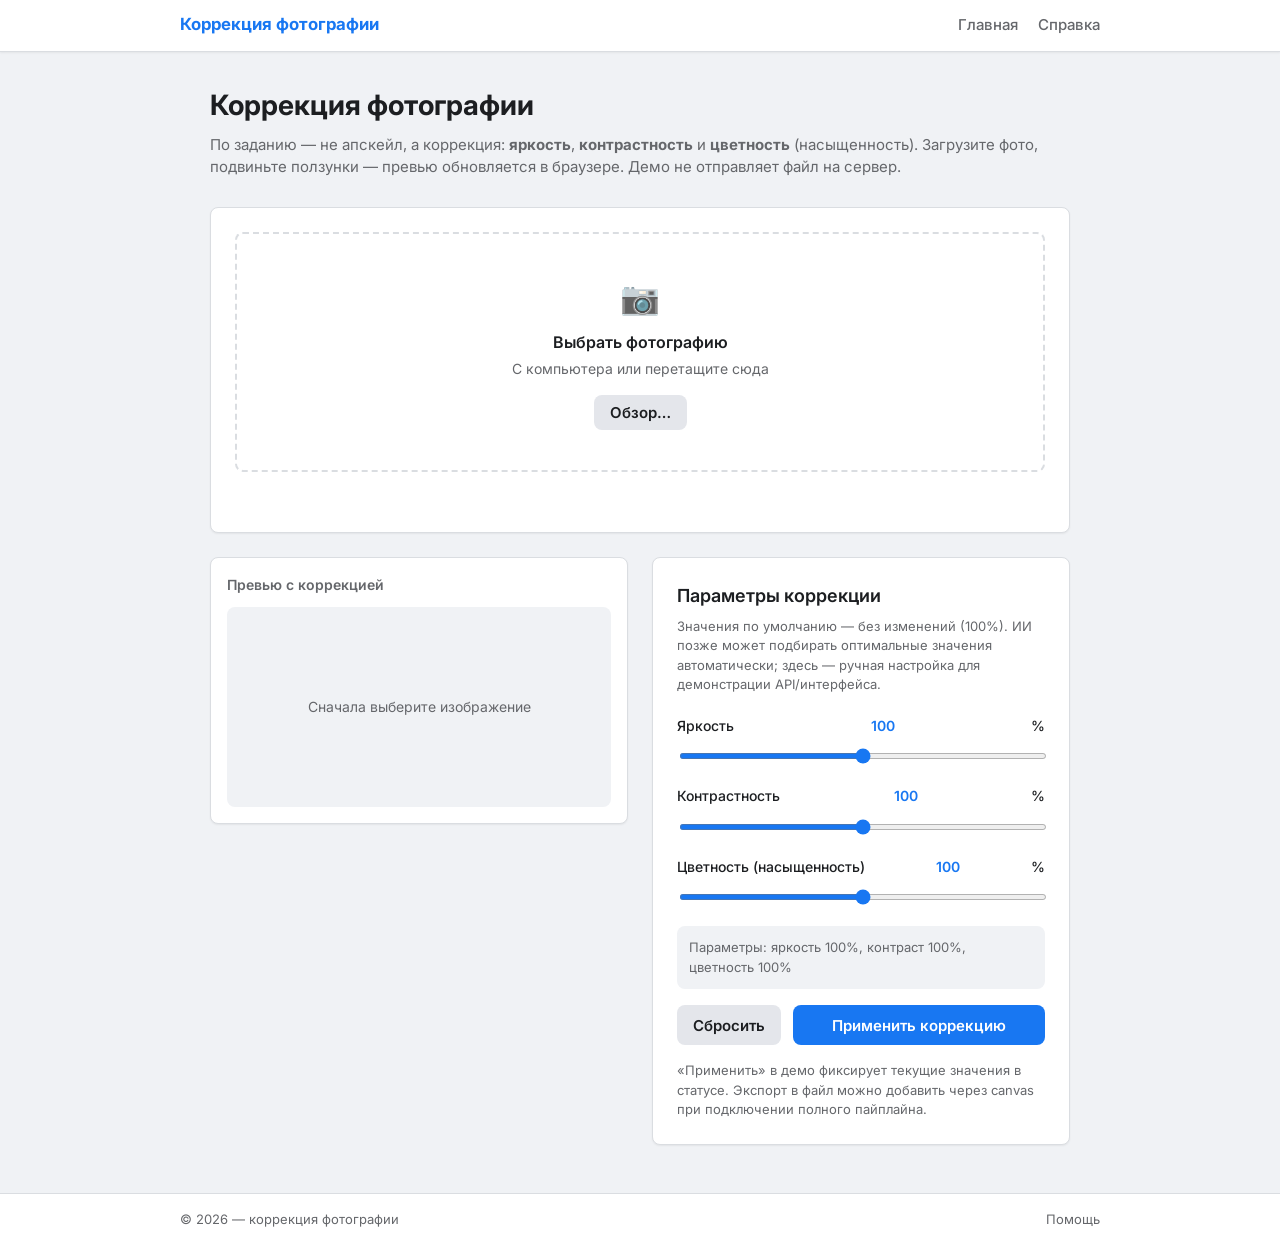
==== index.html @ da5aea12 "feat: коррекция фото (яркость, контраст, цветность) вместо upscale Made-with: Cursor" ====
<!DOCTYPE html>
<html lang="ru">
<head>
  <meta charset="UTF-8" />
  <meta name="viewport" content="width=device-width, initial-scale=1.0" />
  <meta name="description" content="Коррекция фотографии: яркость, контрастность, цветность. Загрузите снимок и настройте параметры." />
  <title>Коррекция фотографии</title>
  <link rel="preconnect" href="https://fonts.googleapis.com" />
  <link rel="preconnect" href="https://fonts.gstatic.com" crossorigin />
  <link href="https://fonts.googleapis.com/css2?family=Inter:wght@400;500;600;700&display=swap" rel="stylesheet" />
  <link rel="stylesheet" href="styles.css" />
</head>
<body>
  <header class="topbar">
    <div class="wrap topbar-inner">
      <a class="brand" href="index.html">Коррекция фотографии</a>
      <nav class="topnav">
        <a href="index.html">Главная</a>
        <a href="help.html">Справка</a>
      </nav>
    </div>
  </header>

  <main class="main">
    <div class="wrap wrap-wide">
      <h1 class="page-heading">Коррекция фотографии</h1>
      <p class="page-sub">По заданию — не апскейл, а коррекция: <strong>яркость</strong>, <strong>контрастность</strong> и <strong>цветность</strong> (насыщенность). Загрузите фото, подвиньте ползунки — превью обновляется в браузере. Демо не отправляет файл на сервер.</p>

      <div class="upload-card">
        <div class="dropzone" id="dropzone">
          <input type="file" id="file-input" accept="image/jpeg,image/png,image/webp" hidden />
          <div class="dropzone-icon" aria-hidden="true">📷</div>
          <p class="dropzone-title">Выбрать фотографию</p>
          <p class="dropzone-hint">С компьютера или перетащите сюда</p>
          <button type="button" class="btn btn-secondary" id="btn-browse">Обзор…</button>
        </div>
        <p class="file-name" id="file-name"></p>
      </div>

      <div class="layout-correction">
        <div class="preview-box">
          <p class="preview-label">Превью с коррекцией</p>
          <div class="preview-frame">
            <img id="preview-img" alt="" />
            <p class="preview-placeholder" id="preview-placeholder">Сначала выберите изображение</p>
          </div>
        </div>

        <section class="params">
          <h2 class="params-title">Параметры коррекции</h2>
          <p class="params-note">Значения по умолчанию — без изменений (100%). ИИ позже может подбирать оптимальные значения автоматически; здесь — ручная настройка для демонстрации API/интерфейса.</p>

          <div class="slider-row">
            <label for="brightness">Яркость <span class="slider-value" id="brightness-val">100</span>%</label>
            <input type="range" id="brightness" min="50" max="150" value="100" />
          </div>
          <div class="slider-row">
            <label for="contrast">Контрастность <span class="slider-value" id="contrast-val">100</span>%</label>
            <input type="range" id="contrast" min="50" max="150" value="100" />
          </div>
          <div class="slider-row">
            <label for="saturate">Цветность (насыщенность) <span class="slider-value" id="saturate-val">100</span>%</label>
            <input type="range" id="saturate" min="0" max="200" value="100" />
          </div>

          <div class="status-line" id="status-line">Параметры: яркость 100%, контраст 100%, цветность 100%</div>
          <div class="btn-row">
            <button type="button" class="btn btn-secondary" id="btn-reset">Сбросить</button>
            <button type="button" class="btn btn-primary" id="btn-apply">Применить коррекцию</button>
          </div>
          <p class="params-note params-note-small">«Применить» в демо фиксирует текущие значения в статусе. Экспорт в файл можно добавить через canvas при подключении полного пайплайна.</p>
        </section>
      </div>
    </div>
  </main>

  <footer class="site-footer">
    <div class="wrap footer-inner">
      <span>© <span id="year"></span> — коррекция фотографии</span>
      <a href="help.html">Помощь</a>
    </div>
  </footer>

  <script>
    (function () {
      var dropzone = document.getElementById('dropzone');
      var input = document.getElementById('file-input');
      var btnBrowse = document.getElementById('btn-browse');
      var fileName = document.getElementById('file-name');
      var previewImg = document.getElementById('preview-img');
      var previewPlaceholder = document.getElementById('preview-placeholder');
      var brightness = document.getElementById('brightness');
      var contrast = document.getElementById('contrast');
      var saturate = document.getElementById('saturate');
      var brightnessVal = document.getElementById('brightness-val');
      var contrastVal = document.getElementById('contrast-val');
      var saturateVal = document.getElementById('saturate-val');
      var statusLine = document.getElementById('status-line');
      var objectUrl = null;

      document.getElementById('year').textContent = new Date().getFullYear();

      function updateFilter() {
        var b = brightness.value / 100;
        var c = contrast.value / 100;
        var s = saturate.value / 100;
        previewImg.style.filter = 'brightness(' + b + ') contrast(' + c + ') saturate(' + s + ')';
        brightnessVal.textContent = brightness.value;
        contrastVal.textContent = contrast.value;
        saturateVal.textContent = saturate.value;
        statusLine.textContent = 'Параметры: яркость ' + brightness.value + '%, контраст ' + contrast.value + '%, цветность ' + saturate.value + '%';
      }

      function setFile(file) {
        if (!file.type.match(/^image\//)) return;
        if (objectUrl) URL.revokeObjectURL(objectUrl);
        objectUrl = URL.createObjectURL(file);
        previewImg.src = objectUrl;
        previewImg.classList.add('preview-img-visible');
        previewPlaceholder.style.display = 'none';
        fileName.textContent = file.name;
        updateFilter();
      }

      btnBrowse.addEventListener('click', function () { input.click(); });
      dropzone.addEventListener('click', function (e) {
        if (e.target !== btnBrowse && !btnBrowse.contains(e.target)) input.click();
      });
      dropzone.addEventListener('dragover', function (e) { e.preventDefault(); dropzone.classList.add('dropzone-active'); });
      dropzone.addEventListener('dragleave', function () { dropzone.classList.remove('dropzone-active'); });
      dropzone.addEventListener('drop', function (e) {
        e.preventDefault();
        dropzone.classList.remove('dropzone-active');
        if (e.dataTransfer.files && e.dataTransfer.files[0]) setFile(e.dataTransfer.files[0]);
      });
      input.addEventListener('change', function () {
        if (input.files && input.files[0]) setFile(input.files[0]);
      });

      [brightness, contrast, saturate].forEach(function (el) {
        el.addEventListener('input', updateFilter);
      });

      document.getElementById('btn-reset').addEventListener('click', function () {
        brightness.value = 100;
        contrast.value = 100;
        saturate.value = 100;
        updateFilter();
      });

      document.getElementById('btn-apply').addEventListener('click', function () {
        if (!previewImg.src) {
          statusLine.textContent = 'Сначала выберите фотографию.';
          return;
        }
        statusLine.textContent = 'Коррекция зафиксирована: яркость ' + brightness.value + '%, контраст ' + contrast.value + '%, цветность ' + saturate.value + '%. (Демо — без сохранения на сервер.)';
      });
    })();
  </script>
</body>
</html>
---- styles.css ----
/* Светлая тема в духе сервисов вроде upscale-страниц: без копирования чужого бренда */
:root {
  --bg: #f0f2f5;
  --surface: #ffffff;
  --text: #1c1e21;
  --muted: #65676b;
  --border: #dadde1;
  --primary: #1877f2;
  --primary-hover: #166fe5;
  --radius: 8px;
  --shadow: 0 1px 2px rgba(0, 0, 0, 0.06);
}

* {
  box-sizing: border-box;
}

body {
  margin: 0;
  font-family: "Inter", -apple-system, BlinkMacSystemFont, "Segoe UI", sans-serif;
  background: var(--bg);
  color: var(--text);
  line-height: 1.5;
  min-height: 100vh;
  display: flex;
  flex-direction: column;
}

.wrap {
  width: 100%;
  max-width: 720px;
  margin: 0 auto;
  padding: 0 1.25rem;
}

.wrap-wide {
  max-width: 900px;
}

/* Header */
.topbar {
  background: var(--surface);
  border-bottom: 1px solid var(--border);
  box-shadow: var(--shadow);
}

.topbar-inner {
  display: flex;
  align-items: center;
  justify-content: space-between;
  padding: 0.875rem 1.25rem;
  max-width: 960px;
  margin: 0 auto;
}

.brand {
  font-weight: 700;
  font-size: 0.95rem;
  color: var(--primary);
  text-decoration: none;
  max-width: 280px;
  line-height: 1.3;
}

@media (min-width: 640px) {
  .brand {
    font-size: 1.05rem;
    max-width: none;
  }
}

.topnav {
  display: flex;
  gap: 1.25rem;
}

.topnav a {
  color: var(--muted);
  text-decoration: none;
  font-size: 0.9375rem;
  font-weight: 500;
}

.topnav a:hover {
  color: var(--text);
}

/* Main */
.main {
  flex: 1;
  padding: 2rem 0 3rem;
}

.page-heading {
  margin: 0 0 0.5rem;
  font-size: 1.75rem;
  font-weight: 700;
}

.page-sub {
  margin: 0 0 1.75rem;
  color: var(--muted);
  font-size: 0.9375rem;
}

/* Upload card */
.upload-card {
  background: var(--surface);
  border: 1px solid var(--border);
  border-radius: var(--radius);
  padding: 1.5rem;
  margin-bottom: 1.5rem;
  box-shadow: var(--shadow);
}

.dropzone {
  border: 2px dashed var(--border);
  border-radius: var(--radius);
  padding: 2.5rem 1.5rem;
  text-align: center;
  cursor: pointer;
  transition: border-color 0.2s, background 0.2s;
}

.dropzone:hover,
.dropzone-active {
  border-color: var(--primary);
  background: rgba(24, 119, 242, 0.04);
}

.dropzone-icon {
  font-size: 2rem;
  margin-bottom: 0.5rem;
  opacity: 0.7;
}

.dropzone-title {
  margin: 0 0 0.25rem;
  font-weight: 600;
  font-size: 1rem;
}

.dropzone-hint {
  margin: 0 0 1rem;
  font-size: 0.875rem;
  color: var(--muted);
}

.file-name {
  margin: 1rem 0 0;
  font-size: 0.875rem;
  color: var(--muted);
  min-height: 1.25rem;
}

/* Buttons */
.btn {
  display: inline-block;
  padding: 0.5rem 1rem;
  border-radius: var(--radius);
  font-weight: 600;
  font-size: 0.9375rem;
  cursor: pointer;
  border: none;
  font-family: inherit;
}

.btn-secondary {
  background: #e4e6eb;
  color: var(--text);
}

.btn-secondary:hover {
  background: #d8dadf;
}

.btn-primary {
  background: var(--primary);
  color: #fff;
}

.btn-primary:hover {
  background: var(--primary-hover);
}

.btn-block {
  display: block;
  width: 100%;
  padding: 0.75rem 1rem;
  margin-top: 1rem;
}

/* Params */
.params {
  background: var(--surface);
  border: 1px solid var(--border);
  border-radius: var(--radius);
  padding: 1.5rem;
  box-shadow: var(--shadow);
}

.params-title {
  margin: 0 0 0.5rem;
  font-size: 1.125rem;
  font-weight: 600;
}

.params-note {
  margin: 0 0 1.25rem;
  font-size: 0.8125rem;
  color: var(--muted);
}

.multiplier-group {
  display: flex;
  gap: 0.5rem;
  margin-bottom: 1rem;
}

.chip {
  padding: 0.5rem 1.25rem;
  border: 1px solid var(--border);
  border-radius: var(--radius);
  background: var(--surface);
  font-weight: 600;
  cursor: pointer;
  font-family: inherit;
  color: var(--text);
}

.chip:hover {
  border-color: var(--muted);
}

.chip-active {
  border-color: var(--primary);
  background: rgba(24, 119, 242, 0.08);
  color: var(--primary);
}

.preview-dims {
  font-size: 0.875rem;
  color: var(--muted);
  padding: 0.75rem;
  background: var(--bg);
  border-radius: var(--radius);
}

/* Коррекция: превью + ползунки */
.layout-correction {
  display: grid;
  gap: 1.5rem;
  margin-top: 0.5rem;
}

@media (min-width: 768px) {
  .layout-correction {
    grid-template-columns: 1fr 1fr;
    align-items: start;
  }
}

.preview-box {
  background: var(--surface);
  border: 1px solid var(--border);
  border-radius: var(--radius);
  padding: 1rem;
  box-shadow: var(--shadow);
}

.preview-label {
  margin: 0 0 0.75rem;
  font-size: 0.875rem;
  font-weight: 600;
  color: var(--muted);
}

.preview-frame {
  position: relative;
  background: var(--bg);
  border-radius: var(--radius);
  min-height: 200px;
  display: flex;
  align-items: center;
  justify-content: center;
  overflow: hidden;
}

.preview-frame img {
  max-width: 100%;
  max-height: 360px;
  width: auto;
  height: auto;
  display: none;
  vertical-align: middle;
}

.preview-frame img.preview-img-visible {
  display: block;
}

.preview-placeholder {
  margin: 0;
  padding: 2rem;
  font-size: 0.875rem;
  color: var(--muted);
  text-align: center;
}

.slider-row {
  margin-bottom: 1.25rem;
}

.slider-row label {
  display: flex;
  justify-content: space-between;
  align-items: center;
  font-size: 0.875rem;
  font-weight: 500;
  margin-bottom: 0.35rem;
}

.slider-value {
  color: var(--primary);
  font-weight: 600;
}

.slider-row input[type="range"] {
  width: 100%;
  height: 6px;
  accent-color: var(--primary);
}

.status-line {
  font-size: 0.8125rem;
  color: var(--muted);
  padding: 0.75rem;
  background: var(--bg);
  border-radius: var(--radius);
  margin-bottom: 1rem;
}

.btn-row {
  display: flex;
  gap: 0.75rem;
  flex-wrap: wrap;
}

.btn-row .btn-primary {
  flex: 1;
  min-width: 160px;
  padding: 0.65rem 1rem;
}

.params-note-small {
  margin-top: 1rem;
  margin-bottom: 0;
}

.help-block code {
  font-size: 0.8em;
  background: var(--bg);
  padding: 0.1rem 0.35rem;
  border-radius: 4px;
}

/* Footer */
.site-footer {
  border-top: 1px solid var(--border);
  background: var(--surface);
  padding: 1rem 0;
  margin-top: auto;
}

.footer-inner {
  display: flex;
  justify-content: space-between;
  align-items: center;
  font-size: 0.8125rem;
  color: var(--muted);
  max-width: 960px;
  margin: 0 auto;
  padding: 0 1.25rem;
}

.footer-inner a {
  color: var(--muted);
  text-decoration: none;
}

.footer-inner a:hover {
  color: var(--primary);
}

/* Help page */
.help-main {
  flex: 1;
  padding: 2rem 0 3rem;
}

.help-block {
  background: var(--surface);
  border: 1px solid var(--border);
  border-radius: var(--radius);
  padding: 1.25rem 1.5rem;
  margin-bottom: 1rem;
  box-shadow: var(--shadow);
}

.help-block h2 {
  margin: 0 0 0.5rem;
  font-size: 1rem;
  font-weight: 600;
}

.help-block p {
  margin: 0;
  font-size: 0.9375rem;
  color: var(--muted);
}

.back-link {
  display: inline-block;
  margin-top: 1.5rem;
  color: var(--primary);
  text-decoration: none;
  font-weight: 500;
  font-size: 0.9375rem;
}

.back-link:hover {
  text-decoration: underline;
}
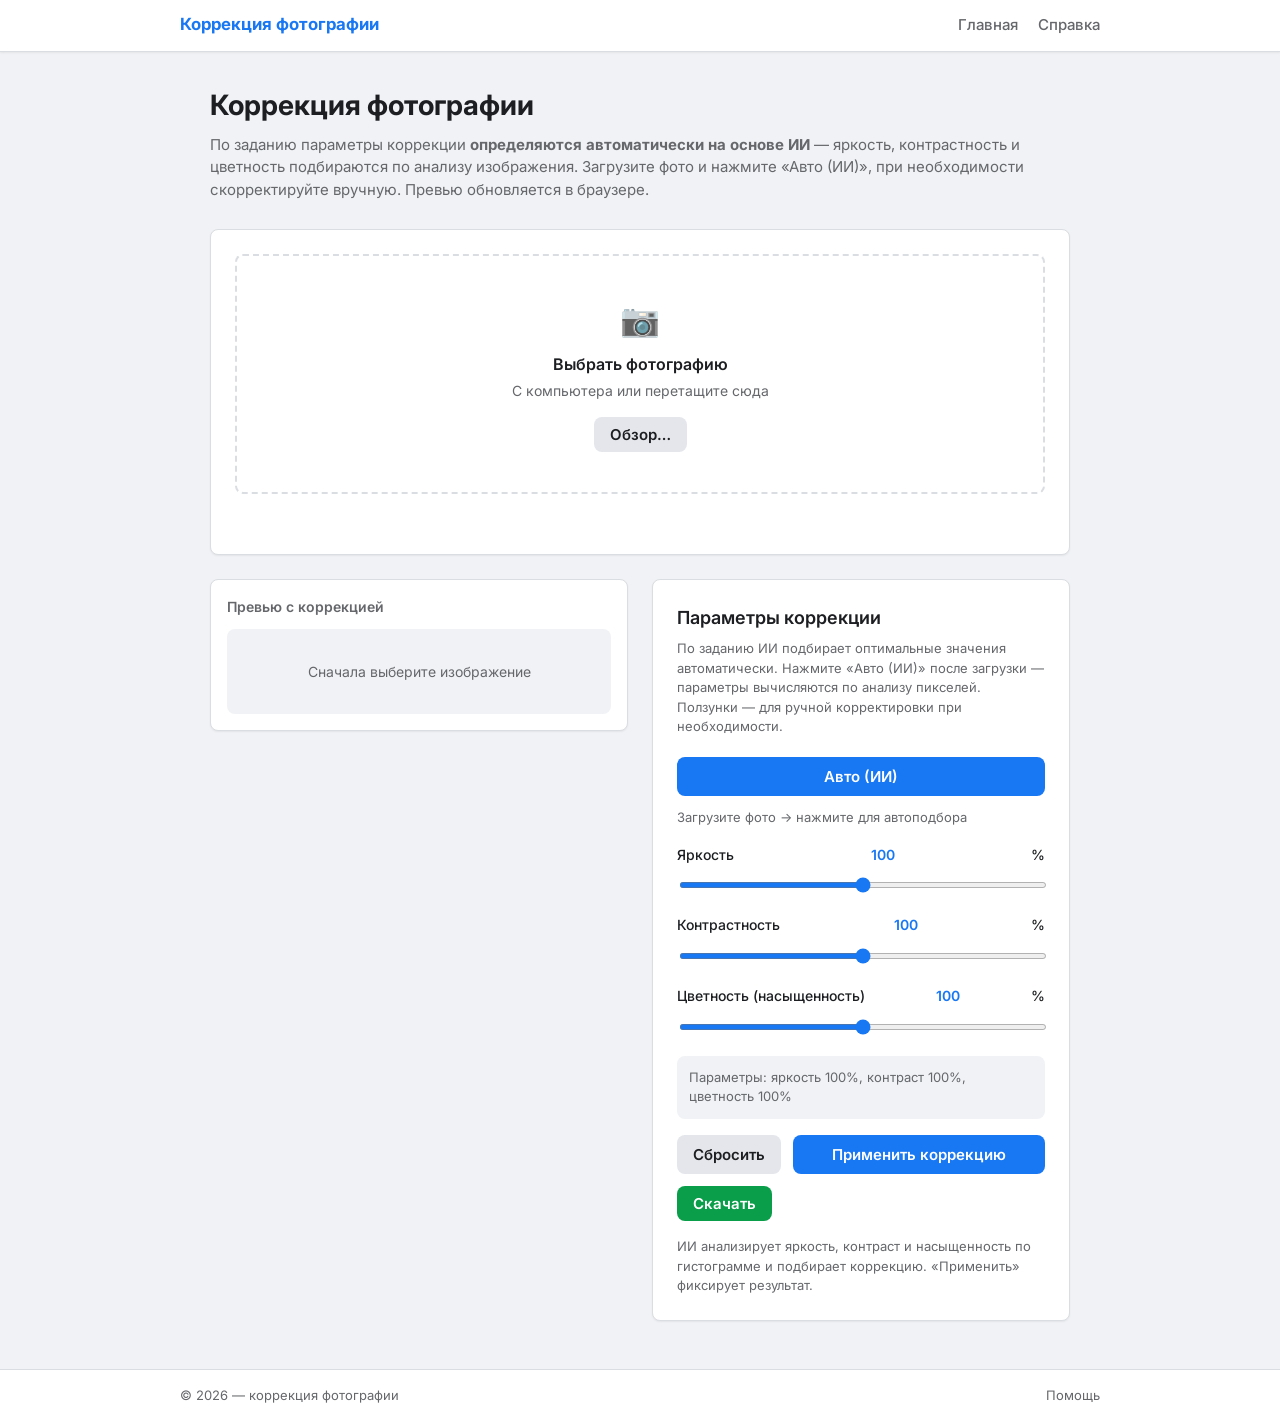
==== commit 3feb6ec0: "feat: кнопка Скачать — экспорт с коррекцией в PNG Made-with: Cursor" ====
--- a/index.html
+++ b/index.html
@@ -24,7 +24,7 @@
   <main class="main">
     <div class="wrap wrap-wide">
       <h1 class="page-heading">Коррекция фотографии</h1>
-      <p class="page-sub">По заданию — не апскейл, а коррекция: <strong>яркость</strong>, <strong>контрастность</strong> и <strong>цветность</strong> (насыщенность). Загрузите фото, подвиньте ползунки — превью обновляется в браузере. Демо не отправляет файл на сервер.</p>
+      <p class="page-sub">По заданию параметры коррекции <strong>определяются автоматически на основе ИИ</strong> — яркость, контрастность и цветность подбираются по анализу изображения. Загрузите фото и нажмите «Авто (ИИ)», при необходимости скорректируйте вручную. Превью обновляется в браузере.</p>
 
       <div class="upload-card">
         <div class="dropzone" id="dropzone">
@@ -41,14 +41,21 @@
         <div class="preview-box">
           <p class="preview-label">Превью с коррекцией</p>
           <div class="preview-frame">
-            <img id="preview-img" alt="" />
+            <div class="preview-inner" id="preview-inner">
+              <img id="preview-img" alt="" />
+            </div>
             <p class="preview-placeholder" id="preview-placeholder">Сначала выберите изображение</p>
           </div>
         </div>
 
         <section class="params">
           <h2 class="params-title">Параметры коррекции</h2>
-          <p class="params-note">Значения по умолчанию — без изменений (100%). ИИ позже может подбирать оптимальные значения автоматически; здесь — ручная настройка для демонстрации API/интерфейса.</p>
+          <p class="params-note">По заданию ИИ подбирает оптимальные значения автоматически. Нажмите «Авто (ИИ)» после загрузки — параметры вычисляются по анализу пикселей. Ползунки — для ручной корректировки при необходимости.</p>
+
+          <div class="btn-row btn-row-top">
+            <button type="button" class="btn btn-primary" id="btn-auto">Авто (ИИ)</button>
+            <span class="auto-hint" id="auto-hint">Загрузите фото → нажмите для автоподбора</span>
+          </div>
 
           <div class="slider-row">
             <label for="brightness">Яркость <span class="slider-value" id="brightness-val">100</span>%</label>
@@ -67,8 +74,9 @@
           <div class="btn-row">
             <button type="button" class="btn btn-secondary" id="btn-reset">Сбросить</button>
             <button type="button" class="btn btn-primary" id="btn-apply">Применить коррекцию</button>
-          </div>
-          <p class="params-note params-note-small">«Применить» в демо фиксирует текущие значения в статусе. Экспорт в файл можно добавить через canvas при подключении полного пайплайна.</p>
+            <button type="button" class="btn btn-download" id="btn-download">Скачать</button>
+          </div>
+          <p class="params-note params-note-small">ИИ анализирует яркость, контраст и насыщенность по гистограмме и подбирает коррекцию. «Применить» фиксирует результат.</p>
         </section>
       </div>
     </div>
@@ -97,6 +105,7 @@
       var saturateVal = document.getElementById('saturate-val');
       var statusLine = document.getElementById('status-line');
       var objectUrl = null;
+      var currentFileName = 'foto';
 
       document.getElementById('year').textContent = new Date().getFullYear();
 
@@ -111,6 +120,8 @@
         statusLine.textContent = 'Параметры: яркость ' + brightness.value + '%, контраст ' + contrast.value + '%, цветность ' + saturate.value + '%';
       }
 
+      var lastAnalyzedFile = null;
+
       function setFile(file) {
         if (!file.type.match(/^image\//)) return;
         if (objectUrl) URL.revokeObjectURL(objectUrl);
@@ -118,7 +129,12 @@
         previewImg.src = objectUrl;
         previewImg.classList.add('preview-img-visible');
         previewPlaceholder.style.display = 'none';
+        var previewInner = document.getElementById('preview-inner');
+        if (previewInner) previewInner.classList.add('preview-inner-visible');
         fileName.textContent = file.name;
+        currentFileName = file.name.replace(/\.[^.]+$/, '') || 'foto';
+        lastAnalyzedFile = null;
+        document.getElementById('auto-hint').textContent = 'Нажмите «Авто (ИИ)» — параметры подберутся автоматически';
         updateFilter();
       }
 
@@ -145,15 +161,89 @@
         brightness.value = 100;
         contrast.value = 100;
         saturate.value = 100;
+        lastAnalyzedFile = null;
+        document.getElementById('auto-hint').textContent = 'Нажмите «Авто (ИИ)» для автоподбора';
         updateFilter();
       });
+
+      function runAutoCorrection() {
+        if (!previewImg.src || !previewImg.complete || previewImg.naturalWidth === 0) {
+          statusLine.textContent = 'Сначала загрузите фотографию.';
+          return;
+        }
+        var canvas = document.createElement('canvas');
+        var ctx = canvas.getContext('2d');
+        var w = previewImg.naturalWidth;
+        var h = previewImg.naturalHeight;
+        var sample = 120;
+        var scale = Math.min(1, sample / Math.max(w, h));
+        canvas.width = Math.max(1, Math.floor(w * scale));
+        canvas.height = Math.max(1, Math.floor(h * scale));
+        ctx.drawImage(previewImg, 0, 0, canvas.width, canvas.height);
+        var data = ctx.getImageData(0, 0, canvas.width, canvas.height);
+        var pixels = data.data;
+        var n = pixels.length / 4;
+        var sumLum = 0, sumSqLum = 0, sumSat = 0, count = 0;
+        for (var i = 0; i < pixels.length; i += 4) {
+          var r = pixels[i] / 255, g = pixels[i + 1] / 255, b = pixels[i + 2] / 255;
+          var maxC = Math.max(r, g, b), minC = Math.min(r, g, b);
+          var lum = 0.299 * r + 0.587 * g + 0.114 * b;
+          var sat = maxC === 0 ? 0 : (maxC - minC) / maxC;
+          sumLum += lum;
+          sumSqLum += lum * lum;
+          sumSat += sat;
+          count++;
+        }
+        var meanLum = sumLum / count;
+        var variance = (sumSqLum / count) - (meanLum * meanLum);
+        var stdLum = Math.sqrt(Math.max(0, variance));
+        var meanSat = sumSat / count;
+        var targetLum = 0.5;
+        var brightnessFactor = meanLum < 0.01 ? 100 : Math.round((targetLum / meanLum) * 100);
+        brightnessFactor = Math.max(50, Math.min(150, brightnessFactor));
+        var contrastFactor = stdLum < 0.15 ? 120 : stdLum > 0.35 ? 95 : 105;
+        var saturateFactor = meanSat < 0.2 ? 130 : meanSat > 0.6 ? 90 : 110;
+        saturateFactor = Math.max(80, Math.min(150, saturateFactor));
+        brightness.value = brightnessFactor;
+        contrast.value = contrastFactor;
+        saturate.value = saturateFactor;
+        lastAnalyzedFile = previewImg.src;
+        document.getElementById('auto-hint').textContent = 'Параметры подобраны ИИ по анализу изображения';
+        updateFilter();
+        statusLine.textContent = 'ИИ: яркость ' + brightnessFactor + '%, контраст ' + contrastFactor + '%, цветность ' + saturateFactor + '%';
+      }
+
+      document.getElementById('btn-auto').addEventListener('click', runAutoCorrection);
 
       document.getElementById('btn-apply').addEventListener('click', function () {
         if (!previewImg.src) {
           statusLine.textContent = 'Сначала выберите фотографию.';
           return;
         }
-        statusLine.textContent = 'Коррекция зафиксирована: яркость ' + brightness.value + '%, контраст ' + contrast.value + '%, цветность ' + saturate.value + '%. (Демо — без сохранения на сервер.)';
+        statusLine.textContent = 'Коррекция зафиксирована: яркость ' + brightness.value + '%, контраст ' + contrast.value + '%, цветность ' + saturate.value + '%';
+      });
+
+      document.getElementById('btn-download').addEventListener('click', function () {
+        if (!previewImg.src || !previewImg.complete || previewImg.naturalWidth === 0) {
+          statusLine.textContent = 'Сначала загрузите фотографию.';
+          return;
+        }
+        var b = brightness.value / 100, c = contrast.value / 100, s = saturate.value / 100;
+        var canvas = document.createElement('canvas');
+        canvas.width = previewImg.naturalWidth;
+        canvas.height = previewImg.naturalHeight;
+        var ctx = canvas.getContext('2d');
+        ctx.filter = 'brightness(' + b + ') contrast(' + c + ') saturate(' + s + ')';
+        ctx.drawImage(previewImg, 0, 0);
+        canvas.toBlob(function (blob) {
+          var url = URL.createObjectURL(blob);
+          var a = document.createElement('a');
+          a.href = url;
+          a.download = 'korrektirovka-' + currentFileName + '.png';
+          a.click();
+          URL.revokeObjectURL(url);
+          statusLine.textContent = 'Скачано. Файл: korrektirovka-*.png';
+        }, 'image/png');
       });
     })();
   </script>
--- a/styles.css
+++ b/styles.css
@@ -183,6 +183,15 @@
   background: var(--primary-hover);
 }
 
+.btn-download {
+  background: #0a9d4a;
+  color: #fff;
+}
+
+.btn-download:hover {
+  background: #099044;
+}
+
 .btn-block {
   display: block;
   width: 100%;
@@ -266,6 +275,8 @@
   border-radius: var(--radius);
   padding: 1rem;
   box-shadow: var(--shadow);
+  overflow: hidden;
+  max-width: 100%;
 }
 
 .preview-label {
@@ -275,28 +286,57 @@
   color: var(--muted);
 }
 
+/* Рамка превью: без flex у img — иначе браузер тянет натуральный размер */
 .preview-frame {
   position: relative;
   background: var(--bg);
   border-radius: var(--radius);
-  min-height: 200px;
-  display: flex;
-  align-items: center;
-  justify-content: center;
+  width: 100%;
+  max-width: 100%;
   overflow: hidden;
-}
-
+  text-align: center;
+}
+
+/* Внутренний контейнер жёстко ограничивает высоту — фото не может «вылезти» */
+.preview-inner {
+  display: none;
+  max-width: 100%;
+  max-height: 170px;
+  overflow: hidden;
+  line-height: 0;
+  margin: 0 auto;
+}
+
+.preview-inner.preview-inner-visible {
+  display: block;
+}
+
+/* Обычный размер превью: не больше 220px по высоте и не шире блока */
+.preview-inner img,
 .preview-frame img {
-  max-width: 100%;
-  max-height: 360px;
-  width: auto;
-  height: auto;
   display: none;
+  max-width: 100% !important;
+  max-height: 170px !important;
+  width: auto !important;
+  height: auto !important;
   vertical-align: middle;
-}
-
+  object-fit: contain;
+  box-sizing: border-box;
+}
+
+.preview-inner img.preview-img-visible,
 .preview-frame img.preview-img-visible {
-  display: block;
+  display: inline-block;
+}
+
+@media (min-width: 768px) {
+  .preview-inner {
+    max-height: 170px;
+  }
+  .preview-inner img,
+  .preview-frame img {
+    max-height: 170px !important;
+  }
 }
 
 .preview-placeholder {
@@ -344,6 +384,16 @@
   display: flex;
   gap: 0.75rem;
   flex-wrap: wrap;
+}
+
+.btn-row-top {
+  margin-bottom: 1rem;
+  align-items: center;
+}
+
+.auto-hint {
+  font-size: 0.8125rem;
+  color: var(--muted);
 }
 
 .btn-row .btn-primary {
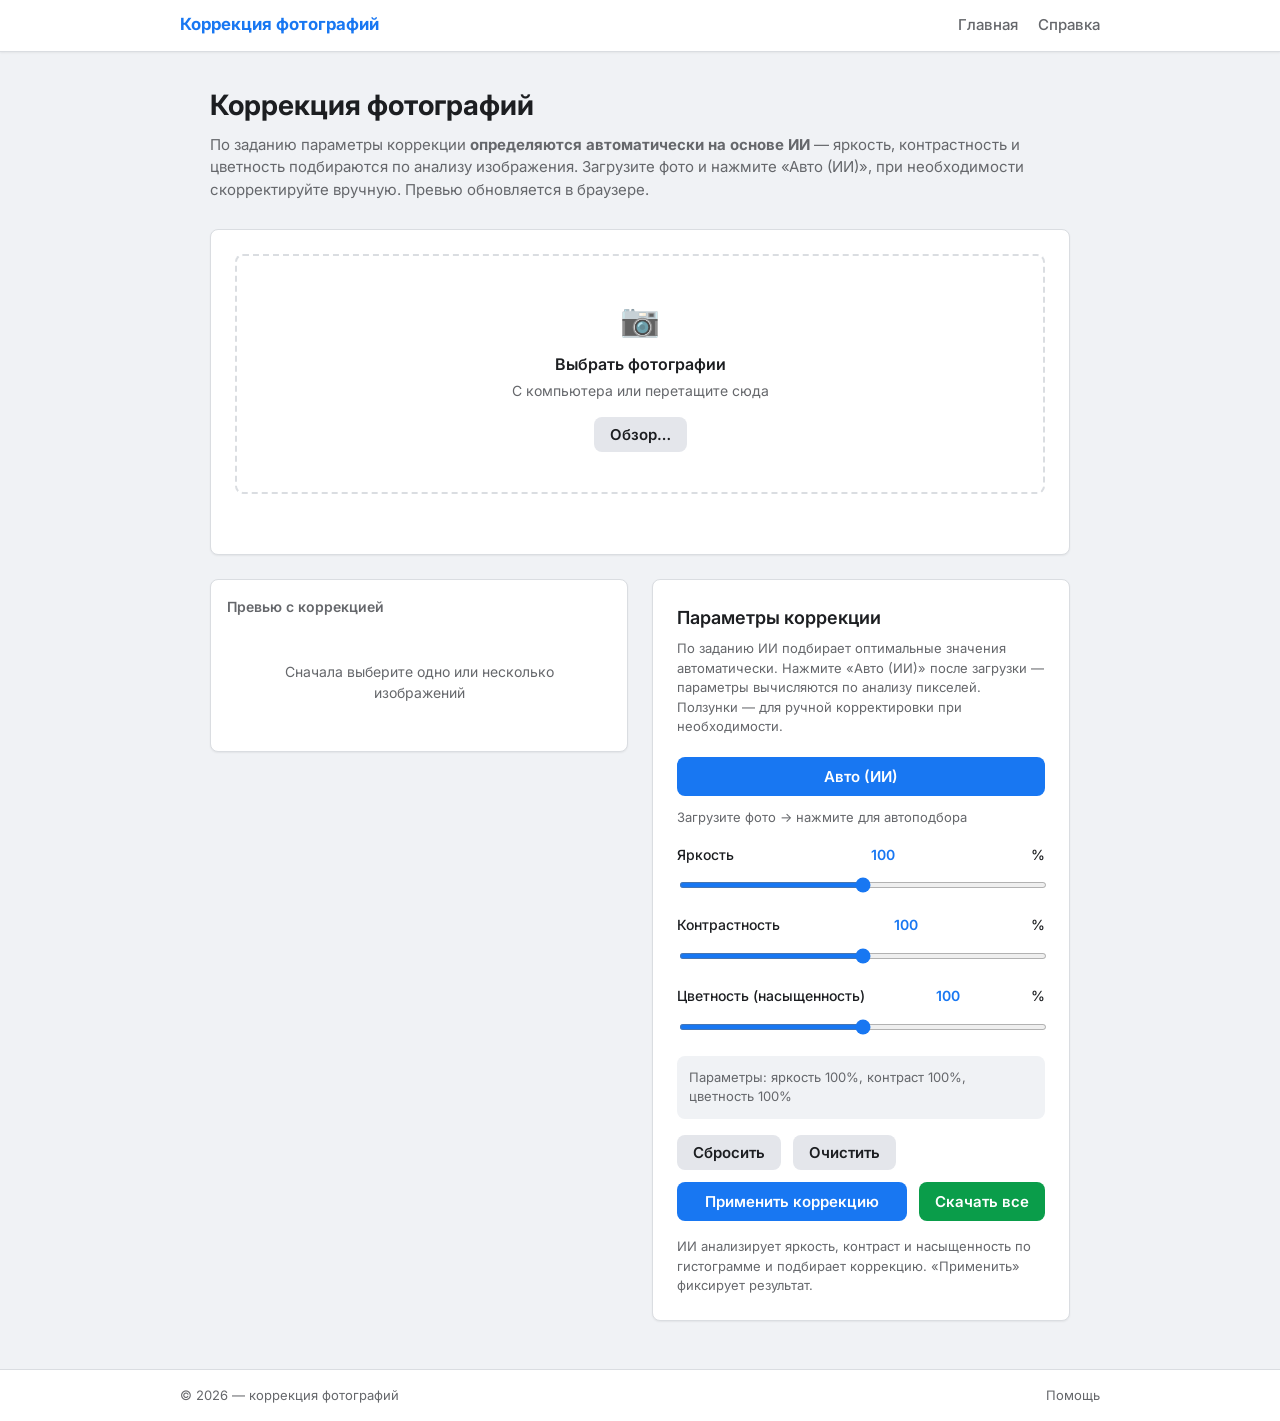
==== commit 6b8de527: "fix: убрать crossOrigin у blob Made-with: Cursor" ====
--- a/index.html
+++ b/index.html
@@ -3,8 +3,8 @@
 <head>
   <meta charset="UTF-8" />
   <meta name="viewport" content="width=device-width, initial-scale=1.0" />
-  <meta name="description" content="Коррекция фотографии: яркость, контрастность, цветность. Загрузите снимок и настройте параметры." />
-  <title>Коррекция фотографии</title>
+  <meta name="description" content="Коррекция фотографий: яркость, контрастность, цветность. Загрузите снимок и настройте параметры." />
+  <title>Коррекция фотографий</title>
   <link rel="preconnect" href="https://fonts.googleapis.com" />
   <link rel="preconnect" href="https://fonts.gstatic.com" crossorigin />
   <link href="https://fonts.googleapis.com/css2?family=Inter:wght@400;500;600;700&display=swap" rel="stylesheet" />
@@ -13,7 +13,7 @@
 <body>
   <header class="topbar">
     <div class="wrap topbar-inner">
-      <a class="brand" href="index.html">Коррекция фотографии</a>
+      <a class="brand" href="index.html">Коррекция фотографий</a>
       <nav class="topnav">
         <a href="index.html">Главная</a>
         <a href="help.html">Справка</a>
@@ -23,14 +23,14 @@
 
   <main class="main">
     <div class="wrap wrap-wide">
-      <h1 class="page-heading">Коррекция фотографии</h1>
+      <h1 class="page-heading">Коррекция фотографий</h1>
       <p class="page-sub">По заданию параметры коррекции <strong>определяются автоматически на основе ИИ</strong> — яркость, контрастность и цветность подбираются по анализу изображения. Загрузите фото и нажмите «Авто (ИИ)», при необходимости скорректируйте вручную. Превью обновляется в браузере.</p>
 
       <div class="upload-card">
         <div class="dropzone" id="dropzone">
-          <input type="file" id="file-input" accept="image/jpeg,image/png,image/webp" hidden />
+          <input type="file" id="file-input" accept="image/jpeg,image/png,image/webp" multiple hidden />
           <div class="dropzone-icon" aria-hidden="true">📷</div>
-          <p class="dropzone-title">Выбрать фотографию</p>
+          <p class="dropzone-title">Выбрать фотографии</p>
           <p class="dropzone-hint">С компьютера или перетащите сюда</p>
           <button type="button" class="btn btn-secondary" id="btn-browse">Обзор…</button>
         </div>
@@ -39,13 +39,9 @@
 
       <div class="layout-correction">
         <div class="preview-box">
-          <p class="preview-label">Превью с коррекцией</p>
-          <div class="preview-frame">
-            <div class="preview-inner" id="preview-inner">
-              <img id="preview-img" alt="" />
-            </div>
-            <p class="preview-placeholder" id="preview-placeholder">Сначала выберите изображение</p>
-          </div>
+          <p class="preview-label">Превью с коррекцией <span class="photo-count" id="photo-count"></span></p>
+          <div class="thumb-grid" id="thumb-grid"></div>
+          <p class="preview-placeholder" id="preview-placeholder">Сначала выберите одно или несколько изображений</p>
         </div>
 
         <section class="params">
@@ -73,8 +69,9 @@
           <div class="status-line" id="status-line">Параметры: яркость 100%, контраст 100%, цветность 100%</div>
           <div class="btn-row">
             <button type="button" class="btn btn-secondary" id="btn-reset">Сбросить</button>
+            <button type="button" class="btn btn-secondary" id="btn-clear">Очистить</button>
             <button type="button" class="btn btn-primary" id="btn-apply">Применить коррекцию</button>
-            <button type="button" class="btn btn-download" id="btn-download">Скачать</button>
+            <button type="button" class="btn btn-download" id="btn-download">Скачать все</button>
           </div>
           <p class="params-note params-note-small">ИИ анализирует яркость, контраст и насыщенность по гистограмме и подбирает коррекцию. «Применить» фиксирует результат.</p>
         </section>
@@ -84,7 +81,7 @@
 
   <footer class="site-footer">
     <div class="wrap footer-inner">
-      <span>© <span id="year"></span> — коррекция фотографии</span>
+      <span>© <span id="year"></span> — коррекция фотографий</span>
       <a href="help.html">Помощь</a>
     </div>
   </footer>
@@ -95,8 +92,9 @@
       var input = document.getElementById('file-input');
       var btnBrowse = document.getElementById('btn-browse');
       var fileName = document.getElementById('file-name');
-      var previewImg = document.getElementById('preview-img');
+      var thumbGrid = document.getElementById('thumb-grid');
       var previewPlaceholder = document.getElementById('preview-placeholder');
+      var photoCount = document.getElementById('photo-count');
       var brightness = document.getElementById('brightness');
       var contrast = document.getElementById('contrast');
       var saturate = document.getElementById('saturate');
@@ -104,38 +102,95 @@
       var contrastVal = document.getElementById('contrast-val');
       var saturateVal = document.getElementById('saturate-val');
       var statusLine = document.getElementById('status-line');
-      var objectUrl = null;
-      var currentFileName = 'foto';
+      var images = [];
 
       document.getElementById('year').textContent = new Date().getFullYear();
 
+      function getFilter() {
+        var b = brightness.value / 100, c = contrast.value / 100, s = saturate.value / 100;
+        return 'brightness(' + b + ') contrast(' + c + ') saturate(' + s + ')';
+      }
+
       function updateFilter() {
-        var b = brightness.value / 100;
-        var c = contrast.value / 100;
-        var s = saturate.value / 100;
-        previewImg.style.filter = 'brightness(' + b + ') contrast(' + c + ') saturate(' + s + ')';
+        var f = getFilter();
+        thumbGrid.querySelectorAll('.thumb-img').forEach(function (img) { img.style.filter = f; });
         brightnessVal.textContent = brightness.value;
         contrastVal.textContent = contrast.value;
         saturateVal.textContent = saturate.value;
         statusLine.textContent = 'Параметры: яркость ' + brightness.value + '%, контраст ' + contrast.value + '%, цветность ' + saturate.value + '%';
       }
 
-      var lastAnalyzedFile = null;
-
-      function setFile(file) {
-        if (!file.type.match(/^image\//)) return;
-        if (objectUrl) URL.revokeObjectURL(objectUrl);
-        objectUrl = URL.createObjectURL(file);
-        previewImg.src = objectUrl;
-        previewImg.classList.add('preview-img-visible');
-        previewPlaceholder.style.display = 'none';
-        var previewInner = document.getElementById('preview-inner');
-        if (previewInner) previewInner.classList.add('preview-inner-visible');
-        fileName.textContent = file.name;
-        currentFileName = file.name.replace(/\.[^.]+$/, '') || 'foto';
-        lastAnalyzedFile = null;
-        document.getElementById('auto-hint').textContent = 'Нажмите «Авто (ИИ)» — параметры подберутся автоматически';
-        updateFilter();
+      function renderThumbs() {
+        thumbGrid.innerHTML = '';
+        images.forEach(function (item, idx) {
+          var wrap = document.createElement('div');
+          wrap.className = 'thumb-wrap';
+          var img = document.createElement('img');
+          img.className = 'thumb-img';
+          img.src = item.url;
+          img.alt = item.name;
+          img.style.filter = getFilter();
+          var nameEl = document.createElement('span');
+          nameEl.className = 'thumb-name';
+          nameEl.textContent = item.name;
+          var btn = document.createElement('button');
+          btn.type = 'button';
+          btn.className = 'btn btn-download btn-thumb';
+          btn.textContent = '↓';
+          btn.title = 'Скачать';
+          btn.onclick = function () { downloadOne(idx); };
+          wrap.appendChild(img);
+          wrap.appendChild(nameEl);
+          wrap.appendChild(btn);
+          thumbGrid.appendChild(wrap);
+        });
+        previewPlaceholder.style.display = images.length ? 'none' : 'block';
+        photoCount.textContent = images.length ? '(' + images.length + ')' : '';
+        fileName.textContent = images.length ? images.map(function (i) { return i.name; }).join(', ') : '';
+      }
+
+      function setFiles(files) {
+        for (var i = 0; i < files.length; i++) {
+          var f = files[i];
+          if (!f.type || !f.type.match(/^image\//)) continue;
+          images.push({
+            file: f,
+            url: URL.createObjectURL(f),
+            name: f.name.replace(/\.[^.]+$/, '') || 'foto'
+          });
+        }
+        renderThumbs();
+        document.getElementById('auto-hint').textContent = images.length ? 'Нажмите «Авто (ИИ)» — параметры по первому фото' : 'Загрузите фото';
+      }
+
+      function clearAll() {
+        images.forEach(function (i) { URL.revokeObjectURL(i.url); });
+        images = [];
+        renderThumbs();
+      }
+
+      function downloadOne(idx) {
+        var item = images[idx];
+        var img = new Image();
+        img.onload = function () {
+          var b = brightness.value / 100, c = contrast.value / 100, s = saturate.value / 100;
+          var canvas = document.createElement('canvas');
+          canvas.width = img.naturalWidth;
+          canvas.height = img.naturalHeight;
+          var ctx = canvas.getContext('2d');
+          ctx.filter = 'brightness(' + b + ') contrast(' + c + ') saturate(' + s + ')';
+          ctx.drawImage(img, 0, 0);
+          canvas.toBlob(function (blob) {
+            var url = URL.createObjectURL(blob);
+            var a = document.createElement('a');
+            a.href = url;
+            a.download = 'korrektirovka-' + item.name + '.png';
+            a.click();
+            URL.revokeObjectURL(url);
+            statusLine.textContent = 'Скачано: ' + item.name;
+          }, 'image/png');
+        };
+        img.src = item.url;
       }
 
       btnBrowse.addEventListener('click', function () { input.click(); });
@@ -147,10 +202,11 @@
       dropzone.addEventListener('drop', function (e) {
         e.preventDefault();
         dropzone.classList.remove('dropzone-active');
-        if (e.dataTransfer.files && e.dataTransfer.files[0]) setFile(e.dataTransfer.files[0]);
+        if (e.dataTransfer.files && e.dataTransfer.files.length) setFiles(Array.from(e.dataTransfer.files));
       });
       input.addEventListener('change', function () {
-        if (input.files && input.files[0]) setFile(input.files[0]);
+        if (input.files && input.files.length) setFiles(Array.from(input.files));
+        input.value = '';
       });
 
       [brightness, contrast, saturate].forEach(function (el) {
@@ -161,89 +217,72 @@
         brightness.value = 100;
         contrast.value = 100;
         saturate.value = 100;
-        lastAnalyzedFile = null;
-        document.getElementById('auto-hint').textContent = 'Нажмите «Авто (ИИ)» для автоподбора';
+        document.getElementById('auto-hint').textContent = images.length ? 'Нажмите «Авто (ИИ)»' : 'Загрузите фото';
         updateFilter();
       });
 
+      document.getElementById('btn-clear').addEventListener('click', function () {
+        clearAll();
+        statusLine.textContent = 'Все фотографии удалены.';
+      });
+
       function runAutoCorrection() {
-        if (!previewImg.src || !previewImg.complete || previewImg.naturalWidth === 0) {
-          statusLine.textContent = 'Сначала загрузите фотографию.';
+        if (!images.length) {
+          statusLine.textContent = 'Сначала загрузите фотографии.';
           return;
         }
-        var canvas = document.createElement('canvas');
-        var ctx = canvas.getContext('2d');
-        var w = previewImg.naturalWidth;
-        var h = previewImg.naturalHeight;
-        var sample = 120;
-        var scale = Math.min(1, sample / Math.max(w, h));
-        canvas.width = Math.max(1, Math.floor(w * scale));
-        canvas.height = Math.max(1, Math.floor(h * scale));
-        ctx.drawImage(previewImg, 0, 0, canvas.width, canvas.height);
-        var data = ctx.getImageData(0, 0, canvas.width, canvas.height);
-        var pixels = data.data;
-        var n = pixels.length / 4;
-        var sumLum = 0, sumSqLum = 0, sumSat = 0, count = 0;
-        for (var i = 0; i < pixels.length; i += 4) {
-          var r = pixels[i] / 255, g = pixels[i + 1] / 255, b = pixels[i + 2] / 255;
-          var maxC = Math.max(r, g, b), minC = Math.min(r, g, b);
-          var lum = 0.299 * r + 0.587 * g + 0.114 * b;
-          var sat = maxC === 0 ? 0 : (maxC - minC) / maxC;
-          sumLum += lum;
-          sumSqLum += lum * lum;
-          sumSat += sat;
-          count++;
-        }
-        var meanLum = sumLum / count;
-        var variance = (sumSqLum / count) - (meanLum * meanLum);
-        var stdLum = Math.sqrt(Math.max(0, variance));
-        var meanSat = sumSat / count;
-        var targetLum = 0.5;
-        var brightnessFactor = meanLum < 0.01 ? 100 : Math.round((targetLum / meanLum) * 100);
-        brightnessFactor = Math.max(50, Math.min(150, brightnessFactor));
-        var contrastFactor = stdLum < 0.15 ? 120 : stdLum > 0.35 ? 95 : 105;
-        var saturateFactor = meanSat < 0.2 ? 130 : meanSat > 0.6 ? 90 : 110;
-        saturateFactor = Math.max(80, Math.min(150, saturateFactor));
-        brightness.value = brightnessFactor;
-        contrast.value = contrastFactor;
-        saturate.value = saturateFactor;
-        lastAnalyzedFile = previewImg.src;
-        document.getElementById('auto-hint').textContent = 'Параметры подобраны ИИ по анализу изображения';
-        updateFilter();
-        statusLine.textContent = 'ИИ: яркость ' + brightnessFactor + '%, контраст ' + contrastFactor + '%, цветность ' + saturateFactor + '%';
+        var img = new Image();
+        img.onload = function () {
+          var canvas = document.createElement('canvas');
+          var ctx = canvas.getContext('2d');
+          var w = img.naturalWidth, h = img.naturalHeight;
+          var sample = 120;
+          var scale = Math.min(1, sample / Math.max(w, h));
+          canvas.width = Math.max(1, Math.floor(w * scale));
+          canvas.height = Math.max(1, Math.floor(h * scale));
+          ctx.drawImage(img, 0, 0, canvas.width, canvas.height);
+          var data = ctx.getImageData(0, 0, canvas.width, canvas.height);
+          var pixels = data.data;
+          var sumLum = 0, sumSqLum = 0, sumSat = 0, count = 0;
+          for (var i = 0; i < pixels.length; i += 4) {
+            var r = pixels[i] / 255, g = pixels[i + 1] / 255, b = pixels[i + 2] / 255;
+            var maxC = Math.max(r, g, b), minC = Math.min(r, g, b);
+            var lum = 0.299 * r + 0.587 * g + 0.114 * b;
+            var sat = maxC === 0 ? 0 : (maxC - minC) / maxC;
+            sumLum += lum; sumSqLum += lum * lum; sumSat += sat; count++;
+          }
+          var meanLum = sumLum / count;
+          var variance = (sumSqLum / count) - (meanLum * meanLum);
+          var stdLum = Math.sqrt(Math.max(0, variance));
+          var meanSat = sumSat / count;
+          var brightnessFactor = meanLum < 0.01 ? 100 : Math.round((0.5 / meanLum) * 100);
+          brightnessFactor = Math.max(50, Math.min(150, brightnessFactor));
+          var contrastFactor = stdLum < 0.15 ? 120 : stdLum > 0.35 ? 95 : 105;
+          var saturateFactor = meanSat < 0.2 ? 130 : meanSat > 0.6 ? 90 : 110;
+          saturateFactor = Math.max(80, Math.min(150, saturateFactor));
+          brightness.value = brightnessFactor;
+          contrast.value = contrastFactor;
+          saturate.value = saturateFactor;
+          document.getElementById('auto-hint').textContent = 'Параметры по первому фото';
+          updateFilter();
+          statusLine.textContent = 'ИИ: яркость ' + brightnessFactor + '%, контраст ' + contrastFactor + '%, цветность ' + saturateFactor + '%';
+        };
+        img.src = images[0].url;
       }
 
       document.getElementById('btn-auto').addEventListener('click', runAutoCorrection);
 
       document.getElementById('btn-apply').addEventListener('click', function () {
-        if (!previewImg.src) {
-          statusLine.textContent = 'Сначала выберите фотографию.';
-          return;
-        }
-        statusLine.textContent = 'Коррекция зафиксирована: яркость ' + brightness.value + '%, контраст ' + contrast.value + '%, цветность ' + saturate.value + '%';
+        if (!images.length) { statusLine.textContent = 'Сначала выберите фотографии.'; return; }
+        statusLine.textContent = 'Коррекция: яркость ' + brightness.value + '%, контраст ' + contrast.value + '%, цветность ' + saturate.value + '%';
       });
 
       document.getElementById('btn-download').addEventListener('click', function () {
-        if (!previewImg.src || !previewImg.complete || previewImg.naturalWidth === 0) {
-          statusLine.textContent = 'Сначала загрузите фотографию.';
-          return;
-        }
-        var b = brightness.value / 100, c = contrast.value / 100, s = saturate.value / 100;
-        var canvas = document.createElement('canvas');
-        canvas.width = previewImg.naturalWidth;
-        canvas.height = previewImg.naturalHeight;
-        var ctx = canvas.getContext('2d');
-        ctx.filter = 'brightness(' + b + ') contrast(' + c + ') saturate(' + s + ')';
-        ctx.drawImage(previewImg, 0, 0);
-        canvas.toBlob(function (blob) {
-          var url = URL.createObjectURL(blob);
-          var a = document.createElement('a');
-          a.href = url;
-          a.download = 'korrektirovka-' + currentFileName + '.png';
-          a.click();
-          URL.revokeObjectURL(url);
-          statusLine.textContent = 'Скачано. Файл: korrektirovka-*.png';
-        }, 'image/png');
+        if (!images.length) { statusLine.textContent = 'Сначала загрузите фотографии.'; return; }
+        images.forEach(function (_, idx) {
+          setTimeout(function () { downloadOne(idx); }, idx * 200);
+        });
+        statusLine.textContent = 'Скачивание ' + images.length + ' файлов…';
       });
     })();
   </script>
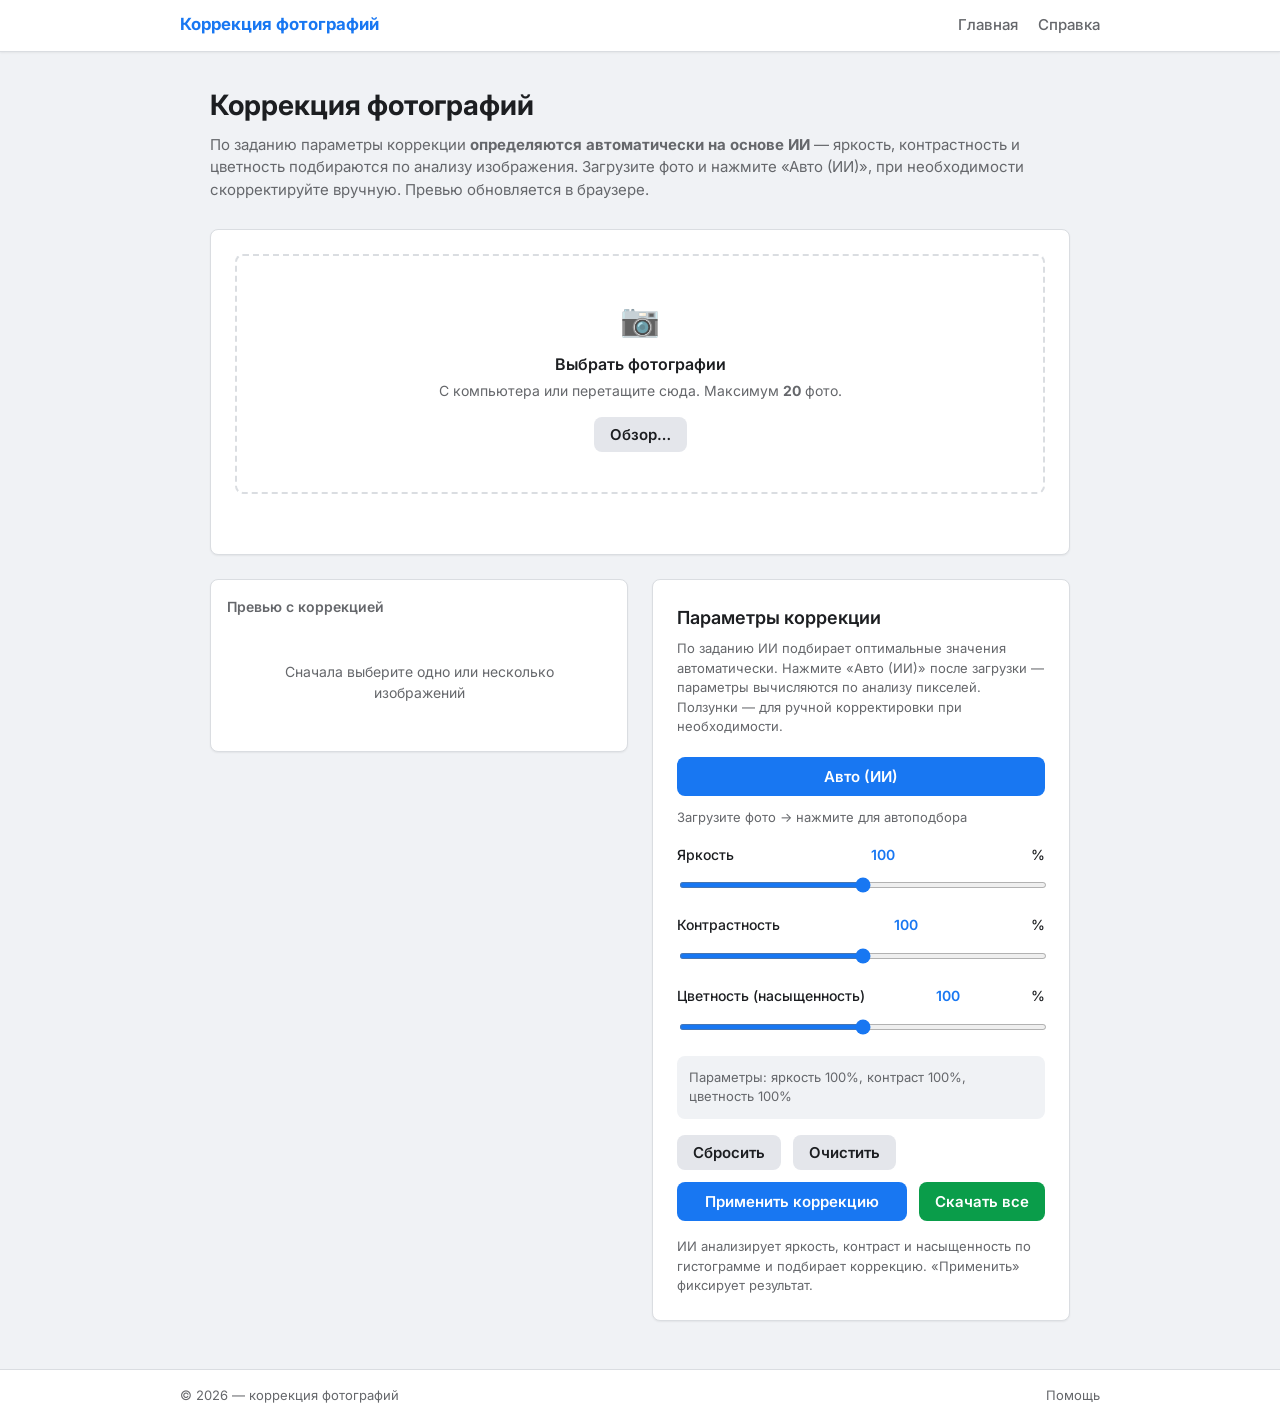
==== commit a5c6972f: "feat: лимит 20 фото, подсказка в UI и справке Made-with: Cursor" ====
--- a/index.html
+++ b/index.html
@@ -31,7 +31,7 @@
           <input type="file" id="file-input" accept="image/jpeg,image/png,image/webp" multiple hidden />
           <div class="dropzone-icon" aria-hidden="true">📷</div>
           <p class="dropzone-title">Выбрать фотографии</p>
-          <p class="dropzone-hint">С компьютера или перетащите сюда</p>
+          <p class="dropzone-hint">С компьютера или перетащите сюда. Максимум <strong>20</strong> фото.</p>
           <button type="button" class="btn btn-secondary" id="btn-browse">Обзор…</button>
         </div>
         <p class="file-name" id="file-name"></p>
@@ -149,8 +149,12 @@
         fileName.textContent = images.length ? images.map(function (i) { return i.name; }).join(', ') : '';
       }
 
+      var MAX_PHOTOS = 20;
+
       function setFiles(files) {
+        var before = images.length;
         for (var i = 0; i < files.length; i++) {
+          if (images.length >= MAX_PHOTOS) break;
           var f = files[i];
           if (!f.type || !f.type.match(/^image\//)) continue;
           images.push({
@@ -158,6 +162,9 @@
             url: URL.createObjectURL(f),
             name: f.name.replace(/\.[^.]+$/, '') || 'foto'
           });
+        }
+        if (images.length >= MAX_PHOTOS && files.length > 0) {
+          statusLine.textContent = 'Достигнут лимит: максимум ' + MAX_PHOTOS + ' фото.';
         }
         renderThumbs();
         document.getElementById('auto-hint').textContent = images.length ? 'Нажмите «Авто (ИИ)» — параметры по первому фото' : 'Загрузите фото';
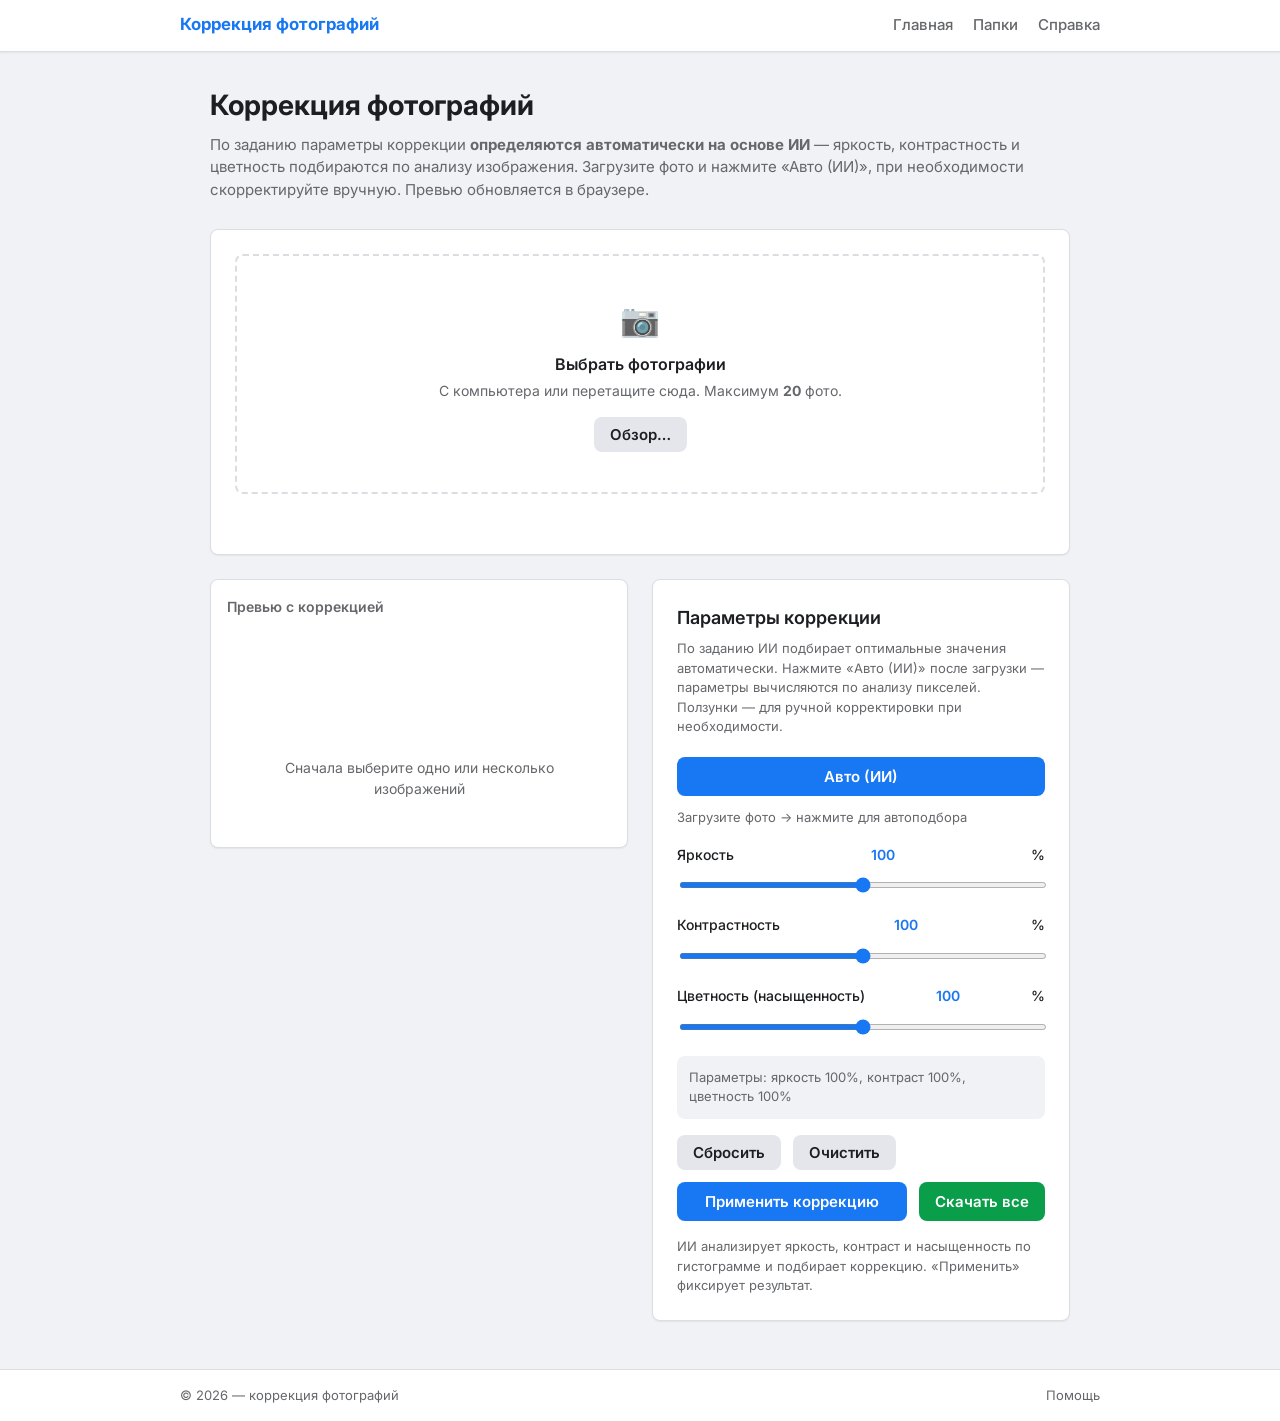
==== commit 4fc9ca12: "feat: вкладка Папки — папка-источник и папка-результат, File System Access API Made-with: Cursor" ====
--- a/index.html
+++ b/index.html
@@ -16,6 +16,7 @@
       <a class="brand" href="index.html">Коррекция фотографий</a>
       <nav class="topnav">
         <a href="index.html">Главная</a>
+        <a href="batch.html">Папки</a>
         <a href="help.html">Справка</a>
       </nav>
     </div>
--- a/styles.css
+++ b/styles.css
@@ -286,6 +286,54 @@
   color: var(--muted);
 }
 
+.photo-count {
+  color: var(--primary);
+  font-weight: 500;
+}
+
+.thumb-grid {
+  display: grid;
+  grid-template-columns: repeat(auto-fill, minmax(140px, 1fr));
+  gap: 1rem;
+  min-height: 80px;
+}
+
+.thumb-wrap {
+  position: relative;
+  background: var(--bg);
+  border-radius: var(--radius);
+  overflow: hidden;
+  display: flex;
+  flex-direction: column;
+  align-items: center;
+}
+
+.thumb-img {
+  width: 100%;
+  height: 120px;
+  object-fit: contain;
+  object-position: center;
+  background: var(--surface);
+}
+
+.thumb-name {
+  font-size: 0.7rem;
+  color: var(--muted);
+  padding: 0.35rem 0.5rem;
+  overflow: hidden;
+  text-overflow: ellipsis;
+  white-space: nowrap;
+  max-width: 100%;
+}
+
+.thumb-wrap .btn-thumb {
+  position: absolute;
+  top: 0.25rem;
+  right: 0.25rem;
+  padding: 0.25rem 0.5rem;
+  font-size: 0.75rem;
+}
+
 /* Рамка превью: без flex у img — иначе браузер тянет натуральный размер */
 .preview-frame {
   position: relative;
@@ -340,7 +388,7 @@
 }
 
 .preview-placeholder {
-  margin: 0;
+  margin: 1rem 0 0;
   padding: 2rem;
   font-size: 0.875rem;
   color: var(--muted);
@@ -412,6 +460,51 @@
   background: var(--bg);
   padding: 0.1rem 0.35rem;
   border-radius: 4px;
+}
+
+/* Batch (папки) */
+.batch-main {
+  flex: 1;
+  padding: 2rem 0 3rem;
+}
+
+.folder-cards {
+  display: grid;
+  gap: 1.25rem;
+  margin-bottom: 2rem;
+}
+
+@media (min-width: 640px) {
+  .folder-cards {
+    grid-template-columns: 1fr 1fr;
+  }
+}
+
+.folder-card {
+  background: var(--surface);
+  border: 1px solid var(--border);
+  border-radius: var(--radius);
+  padding: 1.25rem 1.5rem;
+  box-shadow: var(--shadow);
+}
+
+.folder-title {
+  margin: 0 0 0.35rem;
+  font-size: 1.05rem;
+  font-weight: 600;
+}
+
+.folder-desc {
+  margin: 0 0 1rem;
+  font-size: 0.875rem;
+  color: var(--muted);
+}
+
+.folder-path {
+  margin: 1rem 0 0;
+  font-size: 0.8rem;
+  color: var(--muted);
+  word-break: break-all;
 }
 
 /* Footer */
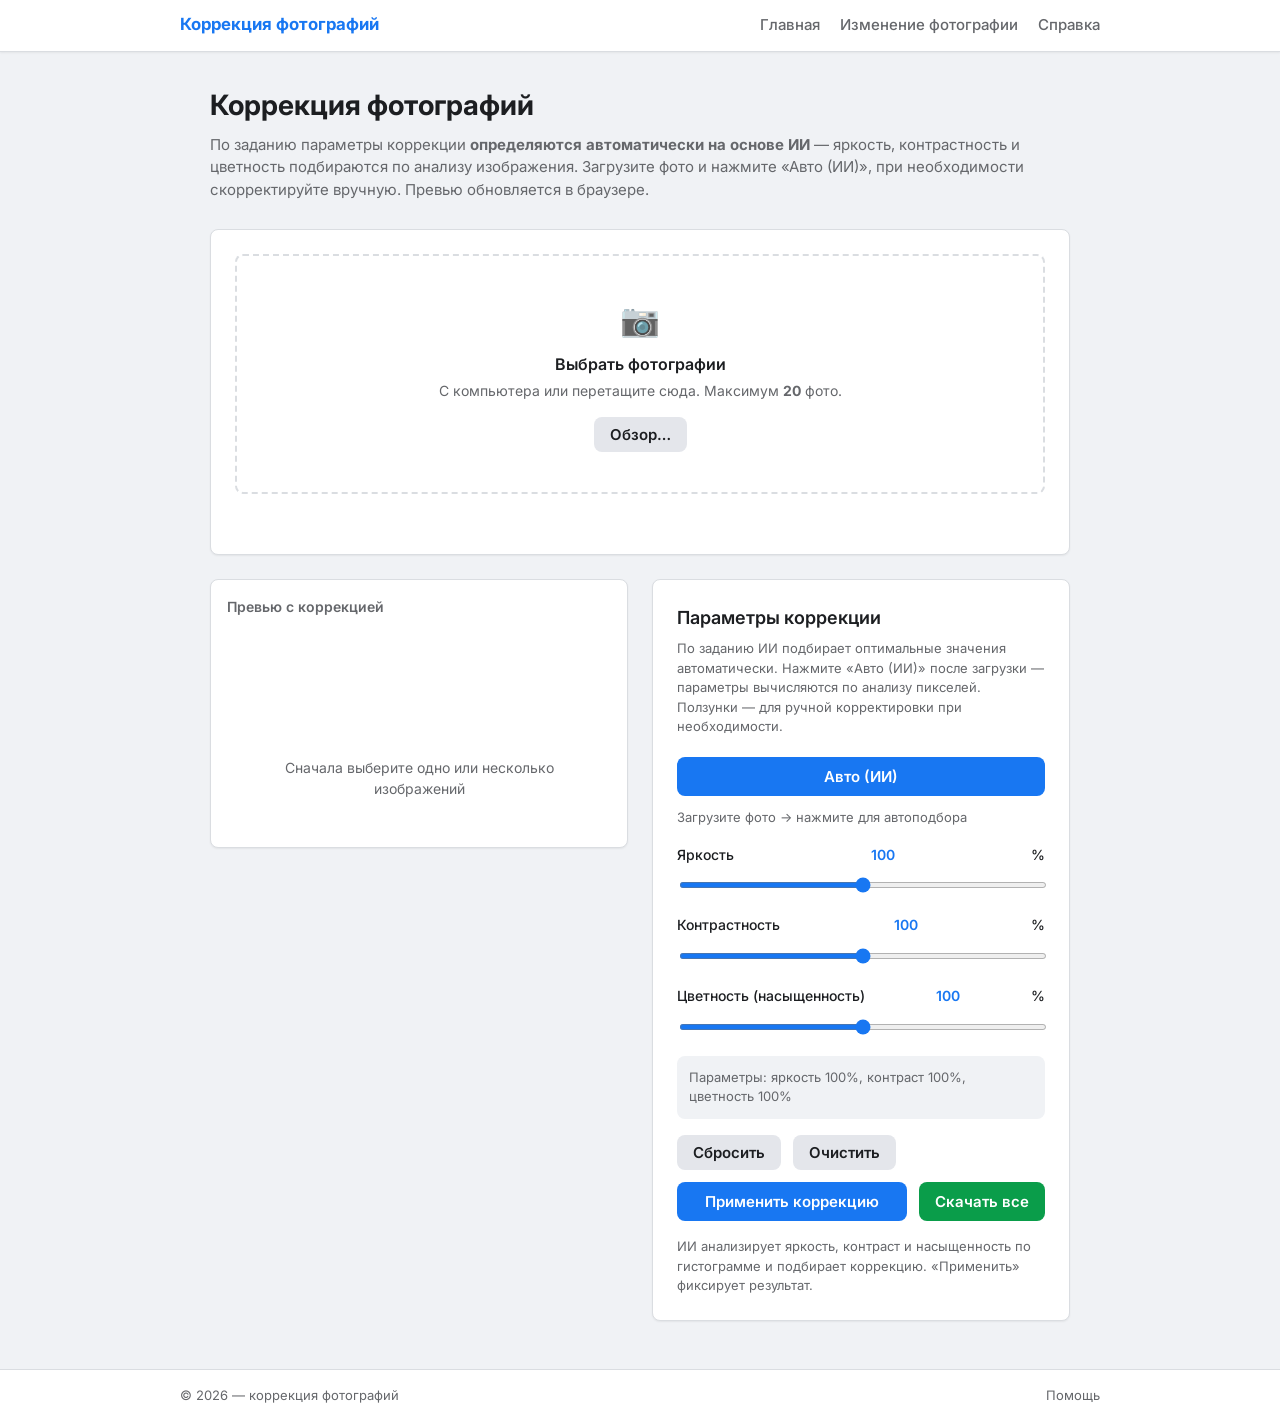
==== commit b97b684d: "rename: Папки → Изменение фотографии Made-with: Cursor" ====
--- a/index.html
+++ b/index.html
@@ -16,7 +16,7 @@
       <a class="brand" href="index.html">Коррекция фотографий</a>
       <nav class="topnav">
         <a href="index.html">Главная</a>
-        <a href="batch.html">Папки</a>
+        <a href="batch.html">Изменение фотографии</a>
         <a href="help.html">Справка</a>
       </nav>
     </div>
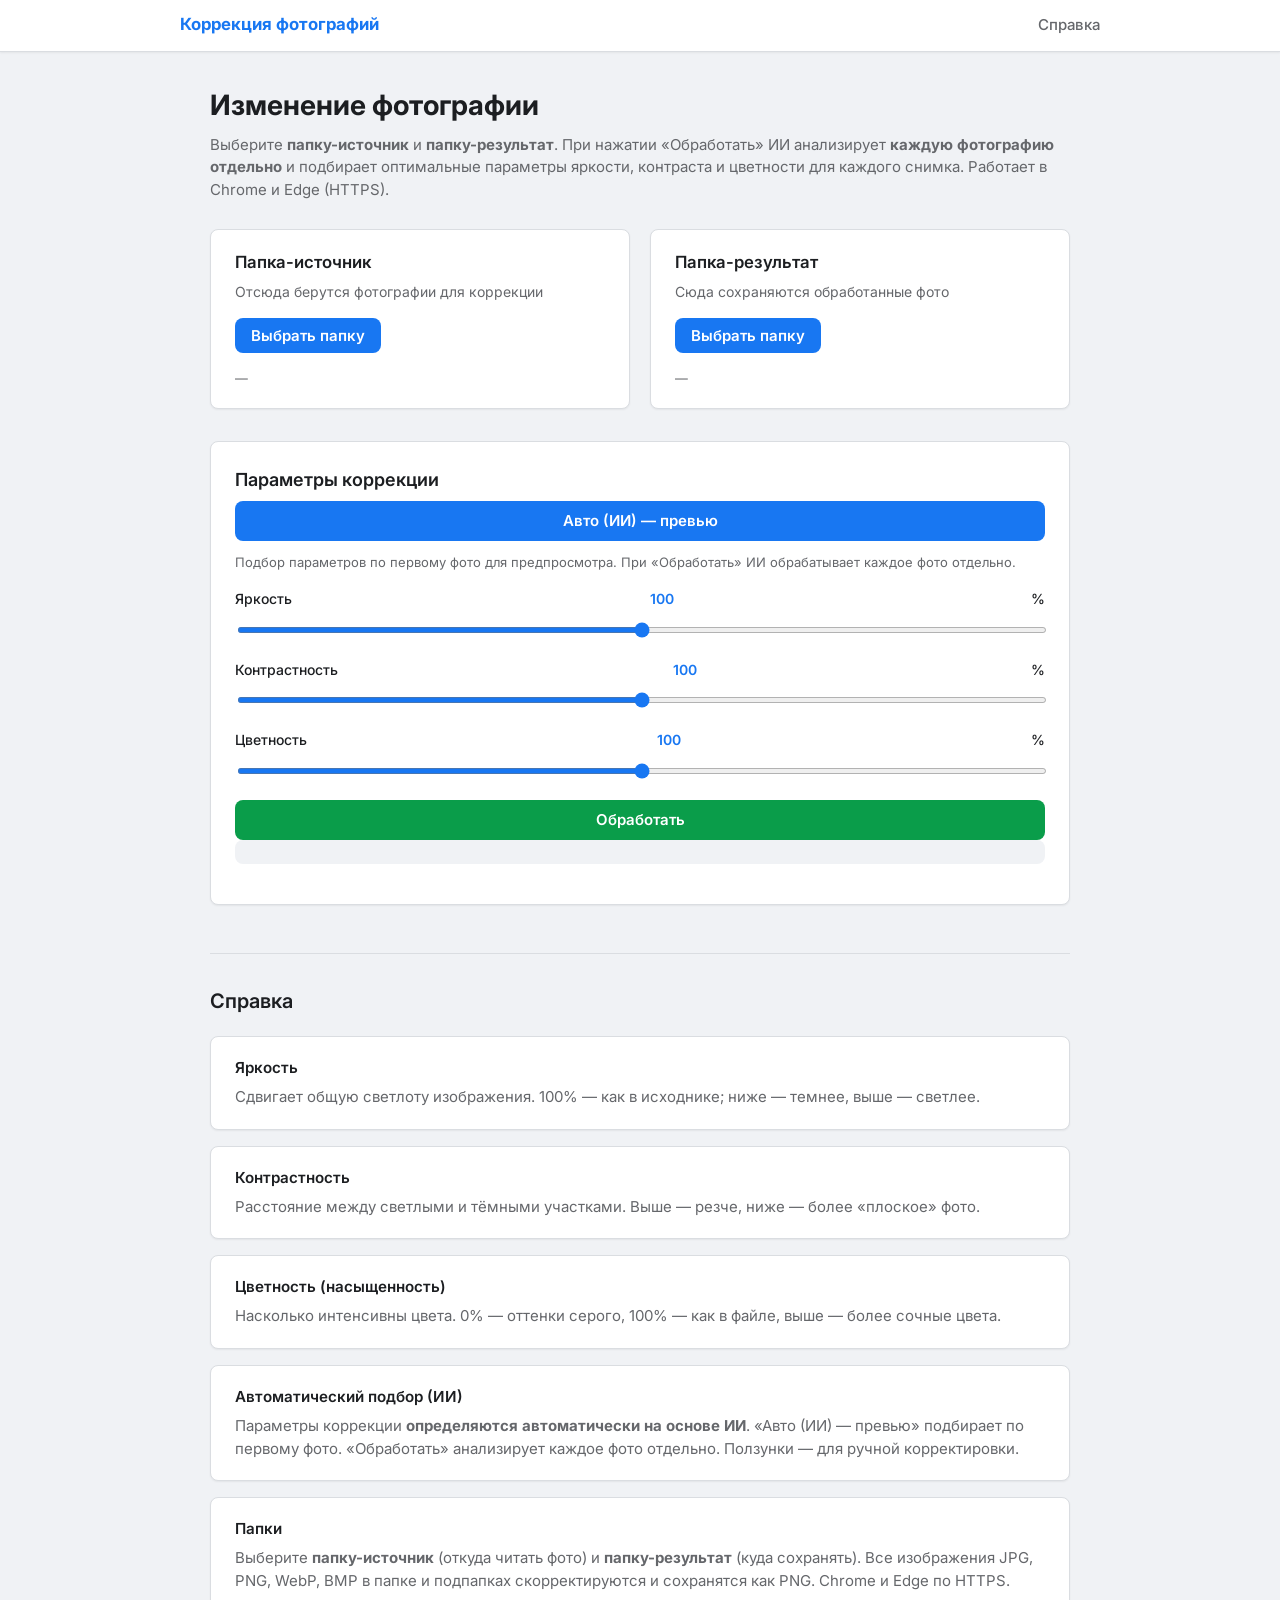
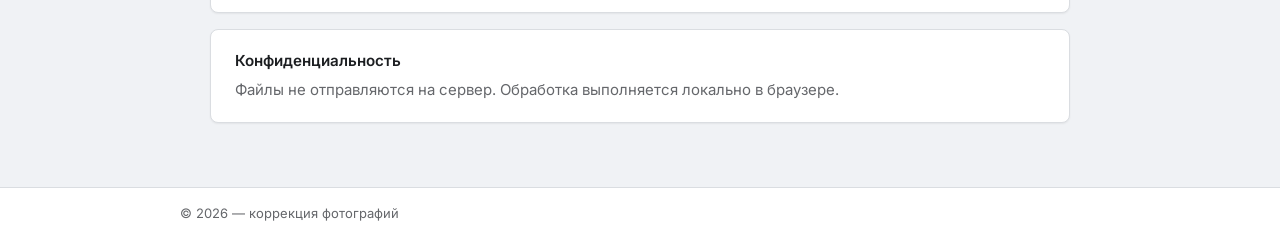
==== commit d8f3e166: "refactor: один index.html — batch + справка, удалены batch.html и help.html Made-with: Cursor" ====
--- a/index.html
+++ b/index.html
@@ -3,8 +3,8 @@
 <head>
   <meta charset="UTF-8" />
   <meta name="viewport" content="width=device-width, initial-scale=1.0" />
-  <meta name="description" content="Коррекция фотографий: яркость, контрастность, цветность. Загрузите снимок и настройте параметры." />
-  <title>Коррекция фотографий</title>
+  <meta name="description" content="Изменение фотографии: папка-источник и папка-результат. ИИ обрабатывает каждое фото отдельно." />
+  <title>Изменение фотографии — Коррекция фотографий</title>
   <link rel="preconnect" href="https://fonts.googleapis.com" />
   <link rel="preconnect" href="https://fonts.gstatic.com" crossorigin />
   <link href="https://fonts.googleapis.com/css2?family=Inter:wght@400;500;600;700&display=swap" rel="stylesheet" />
@@ -13,234 +13,156 @@
 <body>
   <header class="topbar">
     <div class="wrap topbar-inner">
-      <a class="brand" href="index.html">Коррекция фотографий</a>
+      <a class="brand" href="#">Коррекция фотографий</a>
       <nav class="topnav">
-        <a href="index.html">Главная</a>
-        <a href="batch.html">Изменение фотографии</a>
-        <a href="help.html">Справка</a>
+        <a href="#help">Справка</a>
       </nav>
     </div>
   </header>
 
-  <main class="main">
+  <main class="batch-main">
     <div class="wrap wrap-wide">
-      <h1 class="page-heading">Коррекция фотографий</h1>
-      <p class="page-sub">По заданию параметры коррекции <strong>определяются автоматически на основе ИИ</strong> — яркость, контрастность и цветность подбираются по анализу изображения. Загрузите фото и нажмите «Авто (ИИ)», при необходимости скорректируйте вручную. Превью обновляется в браузере.</p>
-
-      <div class="upload-card">
-        <div class="dropzone" id="dropzone">
-          <input type="file" id="file-input" accept="image/jpeg,image/png,image/webp" multiple hidden />
-          <div class="dropzone-icon" aria-hidden="true">📷</div>
-          <p class="dropzone-title">Выбрать фотографии</p>
-          <p class="dropzone-hint">С компьютера или перетащите сюда. Максимум <strong>20</strong> фото.</p>
-          <button type="button" class="btn btn-secondary" id="btn-browse">Обзор…</button>
-        </div>
-        <p class="file-name" id="file-name"></p>
+      <h1 class="page-heading">Изменение фотографии</h1>
+      <p class="page-sub">Выберите <strong>папку-источник</strong> и <strong>папку-результат</strong>. При нажатии «Обработать» ИИ анализирует <strong>каждую фотографию отдельно</strong> и подбирает оптимальные параметры яркости, контраста и цветности для каждого снимка. Работает в Chrome и Edge (HTTPS).</p>
+
+      <div class="folder-cards">
+        <div class="folder-card">
+          <h2 class="folder-title">Папка-источник</h2>
+          <p class="folder-desc">Отсюда берутся фотографии для коррекции</p>
+          <button type="button" class="btn btn-primary" id="btn-src">Выбрать папку</button>
+          <p class="folder-path" id="src-path">—</p>
+        </div>
+        <div class="folder-card">
+          <h2 class="folder-title">Папка-результат</h2>
+          <p class="folder-desc">Сюда сохраняются обработанные фото</p>
+          <button type="button" class="btn btn-primary" id="btn-dst">Выбрать папку</button>
+          <p class="folder-path" id="dst-path">—</p>
+        </div>
       </div>
 
-      <div class="layout-correction">
-        <div class="preview-box">
-          <p class="preview-label">Превью с коррекцией <span class="photo-count" id="photo-count"></span></p>
-          <div class="thumb-grid" id="thumb-grid"></div>
-          <p class="preview-placeholder" id="preview-placeholder">Сначала выберите одно или несколько изображений</p>
-        </div>
-
-        <section class="params">
-          <h2 class="params-title">Параметры коррекции</h2>
-          <p class="params-note">По заданию ИИ подбирает оптимальные значения автоматически. Нажмите «Авто (ИИ)» после загрузки — параметры вычисляются по анализу пикселей. Ползунки — для ручной корректировки при необходимости.</p>
-
-          <div class="btn-row btn-row-top">
-            <button type="button" class="btn btn-primary" id="btn-auto">Авто (ИИ)</button>
-            <span class="auto-hint" id="auto-hint">Загрузите фото → нажмите для автоподбора</span>
-          </div>
-
-          <div class="slider-row">
-            <label for="brightness">Яркость <span class="slider-value" id="brightness-val">100</span>%</label>
-            <input type="range" id="brightness" min="50" max="150" value="100" />
-          </div>
-          <div class="slider-row">
-            <label for="contrast">Контрастность <span class="slider-value" id="contrast-val">100</span>%</label>
-            <input type="range" id="contrast" min="50" max="150" value="100" />
-          </div>
-          <div class="slider-row">
-            <label for="saturate">Цветность (насыщенность) <span class="slider-value" id="saturate-val">100</span>%</label>
-            <input type="range" id="saturate" min="0" max="200" value="100" />
-          </div>
-
-          <div class="status-line" id="status-line">Параметры: яркость 100%, контраст 100%, цветность 100%</div>
-          <div class="btn-row">
-            <button type="button" class="btn btn-secondary" id="btn-reset">Сбросить</button>
-            <button type="button" class="btn btn-secondary" id="btn-clear">Очистить</button>
-            <button type="button" class="btn btn-primary" id="btn-apply">Применить коррекцию</button>
-            <button type="button" class="btn btn-download" id="btn-download">Скачать все</button>
-          </div>
-          <p class="params-note params-note-small">ИИ анализирует яркость, контраст и насыщенность по гистограмме и подбирает коррекцию. «Применить» фиксирует результат.</p>
-        </section>
-      </div>
+      <section class="params">
+        <h2 class="params-title">Параметры коррекции</h2>
+        <div class="btn-row btn-row-top">
+          <button type="button" class="btn btn-primary" id="btn-auto">Авто (ИИ) — превью</button>
+          <span class="auto-hint">Подбор параметров по первому фото для предпросмотра. При «Обработать» ИИ обрабатывает каждое фото отдельно.</span>
+        </div>
+        <div class="slider-row">
+          <label for="b">Яркость <span class="slider-value" id="b-val">100</span>%</label>
+          <input type="range" id="b" min="50" max="150" value="100" />
+        </div>
+        <div class="slider-row">
+          <label for="c">Контрастность <span class="slider-value" id="c-val">100</span>%</label>
+          <input type="range" id="c" min="50" max="150" value="100" />
+        </div>
+        <div class="slider-row">
+          <label for="s">Цветность <span class="slider-value" id="s-val">100</span>%</label>
+          <input type="range" id="s" min="0" max="200" value="100" />
+        </div>
+        <div class="btn-row">
+          <button type="button" class="btn btn-primary btn-download" id="btn-process">Обработать</button>
+        </div>
+        <div class="status-line" id="status"></div>
+      </section>
+
+      <section class="help-section" id="help">
+        <h2 class="help-section-title">Справка</h2>
+        <div class="help-block">
+          <h3>Яркость</h3>
+          <p>Сдвигает общую светлоту изображения. 100% — как в исходнике; ниже — темнее, выше — светлее.</p>
+        </div>
+        <div class="help-block">
+          <h3>Контрастность</h3>
+          <p>Расстояние между светлыми и тёмными участками. Выше — резче, ниже — более «плоское» фото.</p>
+        </div>
+        <div class="help-block">
+          <h3>Цветность (насыщенность)</h3>
+          <p>Насколько интенсивны цвета. 0% — оттенки серого, 100% — как в файле, выше — более сочные цвета.</p>
+        </div>
+        <div class="help-block">
+          <h3>Автоматический подбор (ИИ)</h3>
+          <p>Параметры коррекции <strong>определяются автоматически на основе ИИ</strong>. «Авто (ИИ) — превью» подбирает по первому фото. «Обработать» анализирует каждое фото отдельно. Ползунки — для ручной корректировки.</p>
+        </div>
+        <div class="help-block">
+          <h3>Папки</h3>
+          <p>Выберите <strong>папку-источник</strong> (откуда читать фото) и <strong>папку-результат</strong> (куда сохранять). Все изображения JPG, PNG, WebP, BMP в папке и подпапках скорректируются и сохранятся как PNG. Chrome и Edge по HTTPS.</p>
+        </div>
+        <div class="help-block">
+          <h3>Конфиденциальность</h3>
+          <p>Файлы не отправляются на сервер. Обработка выполняется локально в браузере.</p>
+        </div>
+      </section>
     </div>
   </main>
 
   <footer class="site-footer">
     <div class="wrap footer-inner">
       <span>© <span id="year"></span> — коррекция фотографий</span>
-      <a href="help.html">Помощь</a>
     </div>
   </footer>
 
   <script>
     (function () {
-      var dropzone = document.getElementById('dropzone');
-      var input = document.getElementById('file-input');
-      var btnBrowse = document.getElementById('btn-browse');
-      var fileName = document.getElementById('file-name');
-      var thumbGrid = document.getElementById('thumb-grid');
-      var previewPlaceholder = document.getElementById('preview-placeholder');
-      var photoCount = document.getElementById('photo-count');
-      var brightness = document.getElementById('brightness');
-      var contrast = document.getElementById('contrast');
-      var saturate = document.getElementById('saturate');
-      var brightnessVal = document.getElementById('brightness-val');
-      var contrastVal = document.getElementById('contrast-val');
-      var saturateVal = document.getElementById('saturate-val');
-      var statusLine = document.getElementById('status-line');
-      var images = [];
+      var srcHandle = null, dstHandle = null;
+      var b = document.getElementById('b'), c = document.getElementById('c'), s = document.getElementById('s');
+      var bVal = document.getElementById('b-val'), cVal = document.getElementById('c-val'), sVal = document.getElementById('s-val');
+      var status = document.getElementById('status');
 
       document.getElementById('year').textContent = new Date().getFullYear();
 
-      function getFilter() {
-        var b = brightness.value / 100, c = contrast.value / 100, s = saturate.value / 100;
-        return 'brightness(' + b + ') contrast(' + c + ') saturate(' + s + ')';
-      }
-
-      function updateFilter() {
-        var f = getFilter();
-        thumbGrid.querySelectorAll('.thumb-img').forEach(function (img) { img.style.filter = f; });
-        brightnessVal.textContent = brightness.value;
-        contrastVal.textContent = contrast.value;
-        saturateVal.textContent = saturate.value;
-        statusLine.textContent = 'Параметры: яркость ' + brightness.value + '%, контраст ' + contrast.value + '%, цветность ' + saturate.value + '%';
-      }
-
-      function renderThumbs() {
-        thumbGrid.innerHTML = '';
-        images.forEach(function (item, idx) {
-          var wrap = document.createElement('div');
-          wrap.className = 'thumb-wrap';
-          var img = document.createElement('img');
-          img.className = 'thumb-img';
-          img.src = item.url;
-          img.alt = item.name;
-          img.style.filter = getFilter();
-          var nameEl = document.createElement('span');
-          nameEl.className = 'thumb-name';
-          nameEl.textContent = item.name;
-          var btn = document.createElement('button');
-          btn.type = 'button';
-          btn.className = 'btn btn-download btn-thumb';
-          btn.textContent = '↓';
-          btn.title = 'Скачать';
-          btn.onclick = function () { downloadOne(idx); };
-          wrap.appendChild(img);
-          wrap.appendChild(nameEl);
-          wrap.appendChild(btn);
-          thumbGrid.appendChild(wrap);
-        });
-        previewPlaceholder.style.display = images.length ? 'none' : 'block';
-        photoCount.textContent = images.length ? '(' + images.length + ')' : '';
-        fileName.textContent = images.length ? images.map(function (i) { return i.name; }).join(', ') : '';
-      }
-
-      var MAX_PHOTOS = 20;
-
-      function setFiles(files) {
-        var before = images.length;
-        for (var i = 0; i < files.length; i++) {
-          if (images.length >= MAX_PHOTOS) break;
-          var f = files[i];
-          if (!f.type || !f.type.match(/^image\//)) continue;
-          images.push({
-            file: f,
-            url: URL.createObjectURL(f),
-            name: f.name.replace(/\.[^.]+$/, '') || 'foto'
-          });
-        }
-        if (images.length >= MAX_PHOTOS && files.length > 0) {
-          statusLine.textContent = 'Достигнут лимит: максимум ' + MAX_PHOTOS + ' фото.';
-        }
-        renderThumbs();
-        document.getElementById('auto-hint').textContent = images.length ? 'Нажмите «Авто (ИИ)» — параметры по первому фото' : 'Загрузите фото';
-      }
-
-      function clearAll() {
-        images.forEach(function (i) { URL.revokeObjectURL(i.url); });
-        images = [];
-        renderThumbs();
-      }
-
-      function downloadOne(idx) {
-        var item = images[idx];
+      function updateLabels() {
+        bVal.textContent = b.value;
+        cVal.textContent = c.value;
+        sVal.textContent = s.value;
+      }
+      [b, c, s].forEach(function (el) { el.addEventListener('input', updateLabels); });
+
+      if (!('showDirectoryPicker' in window)) {
+        document.getElementById('btn-src').disabled = true;
+        document.getElementById('btn-dst').disabled = true;
+        document.getElementById('btn-auto').disabled = true;
+        document.getElementById('btn-process').disabled = true;
+        status.textContent = 'Выбор папок недоступен. Используйте Chrome или Edge (https).';
+      }
+
+      document.getElementById('btn-src').addEventListener('click', async function () {
+        try {
+          srcHandle = await window.showDirectoryPicker({ mode: 'read' });
+          document.getElementById('src-path').textContent = srcHandle.name;
+          status.textContent = 'Источник: ' + srcHandle.name;
+        } catch (err) {
+          if (err.name !== 'AbortError') status.textContent = 'Ошибка: ' + err.message;
+        }
+      });
+
+      document.getElementById('btn-dst').addEventListener('click', async function () {
+        try {
+          dstHandle = await window.showDirectoryPicker({ mode: 'readwrite' });
+          document.getElementById('dst-path').textContent = dstHandle.name;
+          status.textContent = 'Результат: ' + dstHandle.name;
+        } catch (err) {
+          if (err.name !== 'AbortError') status.textContent = 'Ошибка: ' + err.message;
+        }
+      });
+
+      document.getElementById('btn-auto').addEventListener('click', async function () {
+        if (!srcHandle) {
+          status.textContent = 'Сначала выберите папку-источник.';
+          return;
+        }
+        status.textContent = 'Анализ первого фото…';
+        var firstFile = null;
+        for await (var fileHandle of listImages(srcHandle)) {
+          firstFile = await fileHandle.getFile();
+          break;
+        }
+        if (!firstFile) {
+          status.textContent = 'В папке нет изображений.';
+          return;
+        }
         var img = new Image();
+        var url = URL.createObjectURL(firstFile);
         img.onload = function () {
-          var b = brightness.value / 100, c = contrast.value / 100, s = saturate.value / 100;
-          var canvas = document.createElement('canvas');
-          canvas.width = img.naturalWidth;
-          canvas.height = img.naturalHeight;
-          var ctx = canvas.getContext('2d');
-          ctx.filter = 'brightness(' + b + ') contrast(' + c + ') saturate(' + s + ')';
-          ctx.drawImage(img, 0, 0);
-          canvas.toBlob(function (blob) {
-            var url = URL.createObjectURL(blob);
-            var a = document.createElement('a');
-            a.href = url;
-            a.download = 'korrektirovka-' + item.name + '.png';
-            a.click();
-            URL.revokeObjectURL(url);
-            statusLine.textContent = 'Скачано: ' + item.name;
-          }, 'image/png');
-        };
-        img.src = item.url;
-      }
-
-      btnBrowse.addEventListener('click', function () { input.click(); });
-      dropzone.addEventListener('click', function (e) {
-        if (e.target !== btnBrowse && !btnBrowse.contains(e.target)) input.click();
-      });
-      dropzone.addEventListener('dragover', function (e) { e.preventDefault(); dropzone.classList.add('dropzone-active'); });
-      dropzone.addEventListener('dragleave', function () { dropzone.classList.remove('dropzone-active'); });
-      dropzone.addEventListener('drop', function (e) {
-        e.preventDefault();
-        dropzone.classList.remove('dropzone-active');
-        if (e.dataTransfer.files && e.dataTransfer.files.length) setFiles(Array.from(e.dataTransfer.files));
-      });
-      input.addEventListener('change', function () {
-        if (input.files && input.files.length) setFiles(Array.from(input.files));
-        input.value = '';
-      });
-
-      [brightness, contrast, saturate].forEach(function (el) {
-        el.addEventListener('input', updateFilter);
-      });
-
-      document.getElementById('btn-reset').addEventListener('click', function () {
-        brightness.value = 100;
-        contrast.value = 100;
-        saturate.value = 100;
-        document.getElementById('auto-hint').textContent = images.length ? 'Нажмите «Авто (ИИ)»' : 'Загрузите фото';
-        updateFilter();
-      });
-
-      document.getElementById('btn-clear').addEventListener('click', function () {
-        clearAll();
-        statusLine.textContent = 'Все фотографии удалены.';
-      });
-
-      function runAutoCorrection() {
-        if (!images.length) {
-          statusLine.textContent = 'Сначала загрузите фотографии.';
-          return;
-        }
-        var img = new Image();
-        img.onload = function () {
+          URL.revokeObjectURL(url);
           var canvas = document.createElement('canvas');
           var ctx = canvas.getContext('2d');
           var w = img.naturalWidth, h = img.naturalHeight;
@@ -253,9 +175,9 @@
           var pixels = data.data;
           var sumLum = 0, sumSqLum = 0, sumSat = 0, count = 0;
           for (var i = 0; i < pixels.length; i += 4) {
-            var r = pixels[i] / 255, g = pixels[i + 1] / 255, b = pixels[i + 2] / 255;
-            var maxC = Math.max(r, g, b), minC = Math.min(r, g, b);
-            var lum = 0.299 * r + 0.587 * g + 0.114 * b;
+            var r = pixels[i] / 255, g = pixels[i + 1] / 255, bl = pixels[i + 2] / 255;
+            var maxC = Math.max(r, g, bl), minC = Math.min(r, g, bl);
+            var lum = 0.299 * r + 0.587 * g + 0.114 * bl;
             var sat = maxC === 0 ? 0 : (maxC - minC) / maxC;
             sumLum += lum; sumSqLum += lum * lum; sumSat += sat; count++;
           }
@@ -268,29 +190,109 @@
           var contrastFactor = stdLum < 0.15 ? 120 : stdLum > 0.35 ? 95 : 105;
           var saturateFactor = meanSat < 0.2 ? 130 : meanSat > 0.6 ? 90 : 110;
           saturateFactor = Math.max(80, Math.min(150, saturateFactor));
-          brightness.value = brightnessFactor;
-          contrast.value = contrastFactor;
-          saturate.value = saturateFactor;
-          document.getElementById('auto-hint').textContent = 'Параметры по первому фото';
-          updateFilter();
-          statusLine.textContent = 'ИИ: яркость ' + brightnessFactor + '%, контраст ' + contrastFactor + '%, цветность ' + saturateFactor + '%';
+          b.value = brightnessFactor;
+          c.value = contrastFactor;
+          s.value = saturateFactor;
+          updateLabels();
+          status.textContent = 'ИИ: яркость ' + brightnessFactor + '%, контраст ' + contrastFactor + '%, цветность ' + saturateFactor + '%';
         };
-        img.src = images[0].url;
-      }
-
-      document.getElementById('btn-auto').addEventListener('click', runAutoCorrection);
-
-      document.getElementById('btn-apply').addEventListener('click', function () {
-        if (!images.length) { statusLine.textContent = 'Сначала выберите фотографии.'; return; }
-        statusLine.textContent = 'Коррекция: яркость ' + brightness.value + '%, контраст ' + contrast.value + '%, цветность ' + saturate.value + '%';
+        img.onerror = function () { URL.revokeObjectURL(url); status.textContent = 'Не удалось загрузить фото.'; };
+        img.src = url;
       });
 
-      document.getElementById('btn-download').addEventListener('click', function () {
-        if (!images.length) { statusLine.textContent = 'Сначала загрузите фотографии.'; return; }
-        images.forEach(function (_, idx) {
-          setTimeout(function () { downloadOne(idx); }, idx * 200);
+      var IMG_EXTS = /\.(jpe?g|png|webp|bmp)$/i;
+
+      async function* listImages(dirHandle) {
+        for await (var entry of dirHandle.values()) {
+          if (entry.kind === 'file' && IMG_EXTS.test(entry.name))
+            yield entry;
+          if (entry.kind === 'directory') {
+            yield* listImages(entry);
+          }
+        }
+      }
+
+      function analyzeImage(ctx, w, h) {
+        var data = ctx.getImageData(0, 0, w, h);
+        var pixels = data.data;
+        var sumLum = 0, sumSqLum = 0, sumSat = 0, count = 0;
+        for (var i = 0; i < pixels.length; i += 4) {
+          var r = pixels[i] / 255, g = pixels[i + 1] / 255, bl = pixels[i + 2] / 255;
+          var maxC = Math.max(r, g, bl), minC = Math.min(r, g, bl);
+          var lum = 0.299 * r + 0.587 * g + 0.114 * bl;
+          var sat = maxC === 0 ? 0 : (maxC - minC) / maxC;
+          sumLum += lum; sumSqLum += lum * lum; sumSat += sat; count++;
+        }
+        var meanLum = sumLum / count;
+        var variance = (sumSqLum / count) - (meanLum * meanLum);
+        var stdLum = Math.sqrt(Math.max(0, variance));
+        var meanSat = sumSat / count;
+        var brightnessFactor = meanLum < 0.01 ? 100 : Math.round((0.5 / meanLum) * 100);
+        brightnessFactor = Math.max(50, Math.min(150, brightnessFactor));
+        var contrastFactor = stdLum < 0.15 ? 120 : stdLum > 0.35 ? 95 : 105;
+        var saturateFactor = meanSat < 0.2 ? 130 : meanSat > 0.6 ? 90 : 110;
+        saturateFactor = Math.max(80, Math.min(150, saturateFactor));
+        return { b: brightnessFactor, c: contrastFactor, s: saturateFactor };
+      }
+
+      function processImageWithAI(file) {
+        return new Promise(function (resolve, reject) {
+          var img = new Image();
+          var url = URL.createObjectURL(file);
+          img.onload = function () {
+            URL.revokeObjectURL(url);
+            var w = img.naturalWidth, h = img.naturalHeight;
+            var sample = 120;
+            var scale = Math.min(1, sample / Math.max(w, h));
+            var smallW = Math.max(1, Math.floor(w * scale));
+            var smallH = Math.max(1, Math.floor(h * scale));
+            var canvas = document.createElement('canvas');
+            canvas.width = smallW;
+            canvas.height = smallH;
+            var ctx = canvas.getContext('2d');
+            ctx.drawImage(img, 0, 0, smallW, smallH);
+            var params = analyzeImage(ctx, smallW, smallH);
+            var filter = 'brightness(' + (params.b / 100) + ') contrast(' + (params.c / 100) + ') saturate(' + (params.s / 100) + ')';
+            canvas.width = w;
+            canvas.height = h;
+            ctx = canvas.getContext('2d');
+            ctx.filter = filter;
+            ctx.drawImage(img, 0, 0);
+            canvas.toBlob(function (blob) { resolve(blob); }, 'image/png');
+          };
+          img.onerror = function () { URL.revokeObjectURL(url); reject(); };
+          img.src = url;
         });
-        statusLine.textContent = 'Скачивание ' + images.length + ' файлов…';
+      }
+
+      document.getElementById('btn-process').addEventListener('click', async function () {
+        if (!srcHandle || !dstHandle) {
+          status.textContent = 'Сначала выберите обе папки.';
+          return;
+        }
+        var count = 0, err = 0;
+        status.textContent = 'ИИ обрабатывает каждое фото отдельно…';
+        try {
+          for await (const fileHandle of listImages(srcHandle)) {
+            try {
+              var file = await fileHandle.getFile();
+              var blob = await processImageWithAI(file);
+              var base = file.name.replace(/\.[^.]+$/, '') || 'foto';
+              var outName = base + '.png';
+              var outFile = await dstHandle.getFileHandle(outName, { create: true });
+              var writable = await outFile.createWritable();
+              await writable.write(blob);
+              await writable.close();
+              count++;
+              status.textContent = 'Обработано: ' + count + '…';
+            } catch (e) {
+              err++;
+            }
+          }
+          status.textContent = 'Готово: ' + count + ' фото сохранено. Ошибок: ' + err;
+        } catch (e) {
+          status.textContent = 'Ошибка: ' + e.message;
+        }
       });
     })();
   </script>
--- a/styles.css
+++ b/styles.css
@@ -507,6 +507,24 @@
   word-break: break-all;
 }
 
+.help-section {
+  margin-top: 3rem;
+  padding-top: 2rem;
+  border-top: 1px solid var(--border);
+}
+
+.help-section-title {
+  margin: 0 0 1.25rem;
+  font-size: 1.25rem;
+  font-weight: 600;
+}
+
+.help-section .help-block h3 {
+  margin: 0 0 0.4rem;
+  font-size: 0.95rem;
+  font-weight: 600;
+}
+
 /* Footer */
 .site-footer {
   border-top: 1px solid var(--border);
